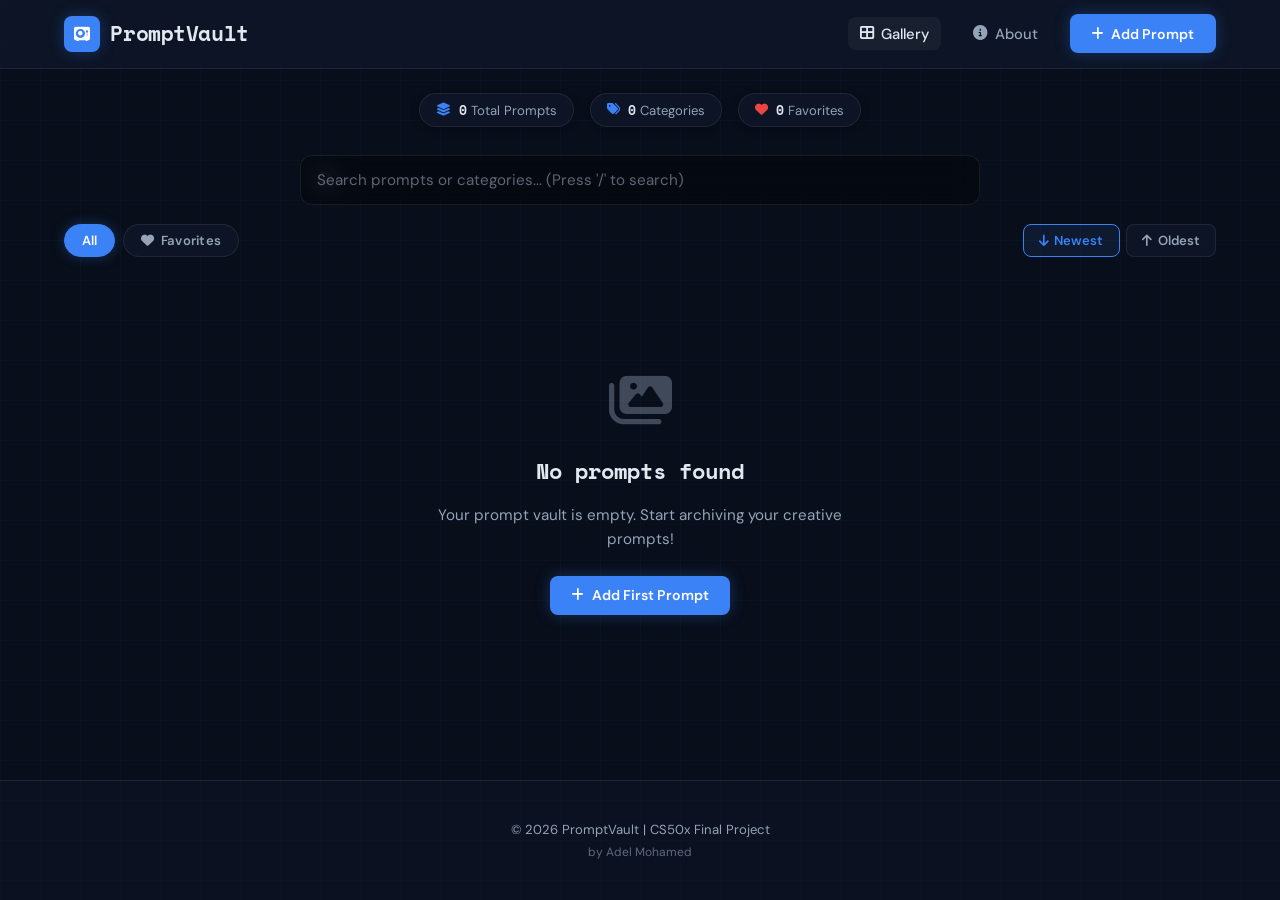
==== index.html @ b28be81c "Remove sample items so vault starts clean" ====
<!DOCTYPE html>
<html lang="en">
<head>
    <meta charset="UTF-8">
    <meta name="viewport" content="width=device-width, initial-scale=1.0">
    <title>PromptVault</title>

    <!-- SEO Meta Tags -->
    <meta name="description" content="PromptVault is a secure digital library for archiving, categorizing, and retrieving AI image prompts and generated artwork.">
    <meta name="keywords" content="AI prompts, Midjourney prompts, Stable Diffusion, DALL-E, prompt vault, AI image generator, prompt engineering, prompt catalog">
    <meta name="author" content="Adel Mohamed">
    <meta name="robots" content="index, follow">
    <meta name="theme-color" content="#080e1a">
    <link rel="canonical" href="https://adel-dev-2001.github.io/PromptVault/">

    <!-- Open Graph / Facebook -->
    <meta property="og:site_name" content="PromptVault">
    <meta property="og:type" content="website">
    <meta property="og:title" content="PromptVault">
    <meta property="og:description" content="A secure, elegant library for organizing AI-generated artwork and prompts.">
    <meta property="og:url" content="https://adel-dev-2001.github.io/PromptVault/">
    <meta property="og:image" content="https://adel-dev-2001.github.io/PromptVault/static/favicon.svg">

    <!-- Twitter Cards -->
    <meta name="twitter:card" content="summary_large_image">
    <meta name="twitter:title" content="PromptVault">
    <meta name="twitter:description" content="A secure, elegant library for organizing AI-generated artwork and prompts.">
    <meta name="twitter:image" content="https://adel-dev-2001.github.io/PromptVault/static/favicon.svg">

    <!-- Schema.org JSON-LD Structured Data -->
    <script type="application/ld+json">
    {
      "@context": "https://schema.org",
      "@type": "WebApplication",
      "name": "PromptVault",
      "url": "https://adel-dev-2001.github.io/PromptVault/",
      "description": "Web application for organizing, filtering, and retrieving AI-generated images and their prompts.",
      "applicationCategory": "DesignApplication",
      "operatingSystem": "All",
      "author": {
        "@type": "Person",
        "name": "Adel Mohamed",
        "url": "https://github.com/Adel-dev-2001"
      },
      "offers": {
        "@type": "Offer",
        "price": "0",
        "priceCurrency": "USD"
      }
    }
    </script>
    <script type="application/ld+json">
    {
      "@context": "https://schema.org",
      "@type": "ImageGallery",
      "name": "PromptVault Curated Collection",
      "description": "Archive of generative AI images paired with their underlying prompt engineering specifications."
    }
    </script>

    <!-- Stylesheets & Fonts -->
    <link rel="stylesheet" href="./static/styles.css">
    <link rel="stylesheet" href="https://cdnjs.cloudflare.com/ajax/libs/font-awesome/6.4.0/css/all.min.css" integrity="sha512-iecdLmaskl7CVkqkXNQ/ZH/XLlvWZOJyj7Yy7tcenmpD1ypASozpmT/E0iPtmFIB46ZmdtAc9eNBvH0H/ZpiBw==" crossorigin="anonymous" referrerpolicy="no-referrer">
    <link rel="preconnect" href="https://fonts.googleapis.com">
    <link rel="preconnect" href="https://fonts.gstatic.com" crossorigin>
    <link href="https://fonts.googleapis.com/css2?family=Space+Mono:wght@400;700&family=DM+Sans:ital,wght@0,300;0,400;0,500;0,700;1,300&display=swap" rel="stylesheet">
    <link rel="icon" type="image/svg+xml" href="./static/favicon.svg">
    <link rel="manifest" href="./static/manifest.json">
</head>
<body>
    <!-- Skip to main content link for accessibility -->
    <a href="#main-content" class="skip-link">Skip to main content</a>

    <header role="banner">
        <a href="#gallery" class="logo" aria-label="PromptVault Home" onclick="navigateTo('gallery'); return false;">
            <span class="logo-icon" aria-hidden="true"><i class="fas fa-vault"></i></span>
            PromptVault
        </a>
        <nav aria-label="Main Navigation">
            <a href="#gallery" id="navGallery" class="nav-link active" onclick="navigateTo('gallery'); return false;">
                <i class="fas fa-th-large" aria-hidden="true"></i> Gallery
            </a>
            <a href="#about" id="navAbout" class="nav-link" onclick="navigateTo('about'); return false;">
                <i class="fas fa-info-circle" aria-hidden="true"></i> About
            </a>
            <a href="#add" class="btn btn-primary" aria-label="Add new prompt" onclick="navigateTo('add'); return false;">
                <i class="fas fa-plus" aria-hidden="true"></i> Add Prompt
            </a>
        </nav>
    </header>

    <!-- Flash Notification Messages -->
    <div id="flashContainer" class="flash-container" role="region" aria-label="System notifications" style="display:none;"></div>

    <main id="main-content" role="main">
        <!-- ==================== VIEW 1: GALLERY ==================== -->
        <div id="viewGallery">
            <!-- Vault Statistics Overview -->
            <section class="metrics-banner" aria-label="Vault Statistics">
                <div class="metric-pill">
                    <i class="fas fa-layer-group" aria-hidden="true"></i>
                    <span><strong id="statTotal">0</strong> Total Prompts</span>
                </div>
                <div class="metric-pill">
                    <i class="fas fa-tags" aria-hidden="true"></i>
                    <span><strong id="statCategories">0</strong> Categories</span>
                </div>
                <div class="metric-pill">
                    <i class="fas fa-heart text-fav" aria-hidden="true"></i>
                    <span><strong id="statFavorites">0</strong> Favorites</span>
                </div>
            </section>

            <!-- Toolbar: Search + Filters + Sorting -->
            <section class="toolbar" aria-label="Gallery Controls">
                <form class="search-form" role="search" aria-label="Search prompt library" onsubmit="event.preventDefault();">
                    <div class="search-box">
                        <i class="fas fa-search search-icon" aria-hidden="true"></i>
                        <input type="text"
                               id="searchInput"
                               placeholder="Search prompts or categories... (Press '/' to search)"
                               autocomplete="off"
                               aria-label="Search prompts and categories">
                        <a href="#clear"
                           id="searchClearBtn"
                           class="search-clear-btn"
                           title="Clear search query"
                           aria-label="Clear search"
                           style="display:none;"
                           onclick="clearSearch(); return false;">
                            <i class="fas fa-times" aria-hidden="true"></i>
                        </a>
                    </div>
                </form>

                <div class="controls-row">
                    <div class="filter-group" id="filterGroup" role="tablist" aria-label="Category Filters"></div>
                    <div class="sort-group" aria-label="Sort Options">
                        <a href="#newest"
                           id="sortNewest"
                           class="sort-btn active"
                           aria-label="Sort by newest first"
                           onclick="setSort('newest'); return false;">
                            <i class="fas fa-arrow-down" aria-hidden="true"></i> Newest
                        </a>
                        <a href="#oldest"
                           id="sortOldest"
                           class="sort-btn"
                           aria-label="Sort by oldest first"
                           onclick="setSort('oldest'); return false;">
                            <i class="fas fa-arrow-up" aria-hidden="true"></i> Oldest
                        </a>
                    </div>
                </div>
            </section>

            <!-- Gallery Grid -->
            <div class="gallery" id="galleryGrid"></div>

            <!-- Empty State -->
            <div class="empty-state" id="emptyState" role="status" style="display:none;">
                <div class="empty-icon"><i class="fas fa-images" aria-hidden="true"></i></div>
                <h2>No prompts found</h2>
                <p id="emptyStateText">Your prompt vault is empty. Start archiving your creative prompts!</p>
                <div class="empty-state-actions">
                    <button type="button" id="resetFiltersBtn" class="btn btn-ghost" style="display:none;" onclick="resetFilters()">
                        <i class="fas fa-times" aria-hidden="true"></i> Reset Filters
                    </button>
                    <a href="#add" class="btn btn-primary" onclick="navigateTo('add'); return false;">
                        <i class="fas fa-plus" aria-hidden="true"></i> Add First Prompt
                    </a>
                </div>
            </div>
        </div>

        <!-- ==================== VIEW 2: ADD PROMPT ==================== -->
        <div id="viewAdd" class="form-page" style="display:none;">
            <div class="form-card">
                <div class="form-header">
                    <div class="form-icon"><i class="fas fa-cloud-upload-alt" aria-hidden="true"></i></div>
                    <h2>Add New Prompt</h2>
                    <p>Upload your AI-generated artwork and preserve the exact prompt engineering parameters.</p>
                </div>

                <form id="addPromptForm" onsubmit="handleAddSubmit(event)">
                    <div class="input-group">
                        <label for="image_file">
                            <i class="fas fa-image" aria-hidden="true"></i> Image File
                        </label>
                        <div class="file-drop-area" id="dropArea">
                            <input type="file"
                                   id="image_file"
                                   accept="image/png,image/jpeg,image/gif,image/webp"
                                   required
                                   aria-label="Upload artwork file">
                            <div class="file-drop-label" id="dropLabel">
                                <i class="fas fa-upload" aria-hidden="true"></i>
                                <span id="fileLabel">Click to browse or drag an image here</span>
                                <small>Supported formats: PNG, JPG, JPEG, GIF, WEBP (Max 10 MB, up to 20 MP)</small>
                            </div>
                            <img id="preview" src="" alt="Selected image preview" style="display:none;">
                        </div>
                    </div>

                    <div class="input-group">
                        <div class="label-with-counter">
                            <label for="prompt_text">
                                <i class="fas fa-align-left" aria-hidden="true"></i> Generation Prompt
                            </label>
                            <span id="addCharCounter" class="char-counter">0 chars</span>
                        </div>
                        <textarea id="prompt_text"
                                  rows="5"
                                  placeholder="Paste the complete prompt, negative prompts, or model parameters..."
                                  required
                                  aria-describedby="addCharCounter"></textarea>
                    </div>

                    <div class="input-group">
                        <label for="category">
                            <i class="fas fa-tag" aria-hidden="true"></i> Category
                        </label>
                        <input type="text"
                               id="category"
                               placeholder="e.g. Portrait, Cyberpunk, Landscape, Concept Art"
                               maxlength="30"
                               required>
                        <div class="suggested-tags">
                            <span class="tags-label">Quick Suggestions:</span>
                            <button type="button" class="tag-pill" onclick="setAddCategory('Portrait')">Portrait</button>
                            <button type="button" class="tag-pill" onclick="setAddCategory('Cyberpunk')">Cyberpunk</button>
                            <button type="button" class="tag-pill" onclick="setAddCategory('Landscape')">Landscape</button>
                            <button type="button" class="tag-pill" onclick="setAddCategory('Concept Art')">Concept Art</button>
                            <button type="button" class="tag-pill" onclick="setAddCategory('Architecture')">Architecture</button>
                            <button type="button" class="tag-pill" onclick="setAddCategory('Sci-Fi')">Sci-Fi</button>
                        </div>
                    </div>

                    <div class="form-actions">
                        <a href="#gallery" class="btn btn-ghost" onclick="navigateTo('gallery'); return false;">
                            <i class="fas fa-arrow-left" aria-hidden="true"></i> Cancel
                        </a>
                        <button type="submit" class="btn btn-primary">
                            <i class="fas fa-vault" aria-hidden="true"></i> Save to Vault
                        </button>
                    </div>
                </form>
            </div>
        </div>

        <!-- ==================== VIEW 3: EDIT PROMPT ==================== -->
        <div id="viewEdit" class="form-page" style="display:none;">
            <div class="form-card">
                <div class="form-header">
                    <div class="form-icon"><i class="fas fa-pen-to-square" aria-hidden="true"></i></div>
                    <h2>Edit Prompt</h2>
                    <p>Update the prompt text or category taxonomy for this entry.</p>
                </div>

                <div class="edit-preview">
                    <img id="editPreviewImg" src="" alt="Preview of current artwork">
                </div>

                <form id="editPromptForm" onsubmit="handleEditSubmit(event)">
                    <input type="hidden" id="editItemId">
                    <div class="input-group">
                        <div class="label-with-counter">
                            <label for="edit_prompt_text">
                                <i class="fas fa-align-left" aria-hidden="true"></i> Prompt Text
                            </label>
                            <span id="editCharCounter" class="char-counter">0 chars</span>
                        </div>
                        <textarea id="edit_prompt_text"
                                  rows="6"
                                  required
                                  aria-describedby="editCharCounter"></textarea>
                    </div>

                    <div class="input-group">
                        <label for="edit_category">
                            <i class="fas fa-tag" aria-hidden="true"></i> Category
                        </label>
                        <input type="text"
                               id="edit_category"
                               maxlength="30"
                               required>
                    </div>

                    <div class="form-actions">
                        <a href="#gallery" class="btn btn-ghost" onclick="navigateTo('gallery'); return false;">
                            <i class="fas fa-arrow-left" aria-hidden="true"></i> Cancel
                        </a>
                        <button type="submit" class="btn btn-primary">
                            <i class="fas fa-check" aria-hidden="true"></i> Save Changes
                        </button>
                    </div>
                </form>
            </div>
        </div>

        <!-- ==================== VIEW 4: ABOUT ==================== -->
        <div id="viewAbout" class="form-page" style="display:none;">
            <div class="form-card about-card">
                <div class="form-header">
                    <div class="form-icon"><i class="fas fa-vault" aria-hidden="true"></i></div>
                    <h2>About PromptVault</h2>
                    <p>AI Prompt Library &amp; Image Asset Manager</p>
                </div>

                <div class="about-body">
                    <section class="about-section">
                        <h3><i class="fas fa-bullseye" aria-hidden="true"></i> Project Overview</h3>
                        <p>
                            <strong>PromptVault</strong> solves a common problem in generative AI workflows:
                            while image generation models produce detailed visual artwork, the exact prompts,
                            negative prompts, and parameters used to create them are easily lost over time.
                        </p>
                        <p>
                            PromptVault provides a clean web library for uploading AI-generated images,
                            saving the exact prompts behind them, and organizing everything by category.
                        </p>
                    </section>

                    <section class="about-section">
                        <h3><i class="fas fa-layer-group" aria-hidden="true"></i> Core Capabilities</h3>
                        <div class="about-features">
                            <div class="feature-item">
                                <i class="fas fa-search" aria-hidden="true"></i>
                                <span>Live search across prompts and categories</span>
                            </div>
                            <div class="feature-item">
                                <i class="fas fa-shield-alt" aria-hidden="true"></i>
                                <span>Strict image validation &amp; CSRF protection</span>
                            </div>
                            <div class="feature-item">
                                <i class="fas fa-copy" aria-hidden="true"></i>
                                <span>One-click clipboard prompt copy</span>
                            </div>
                            <div class="feature-item">
                                <i class="fas fa-sitemap" aria-hidden="true"></i>
                                <span>Schema.org JSON-LD &amp; XML sitemap</span>
                            </div>
                        </div>
                    </section>

                    <section class="about-section">
                        <h3><i class="fas fa-lock" aria-hidden="true"></i> Security Architecture</h3>
                        <ul class="specs-list">
                            <li><strong>CSRF Protection:</strong> All state-changing endpoints in the Flask backend require signed CSRF tokens via Flask-WTF.</li>
                            <li><strong>Deep Image Verification:</strong> Uploaded files are sanitized with Werkzeug and inspected with Pillow to confirm the binary header matches the file extension.</li>
                            <li><strong>Upload &amp; Pixel Limits:</strong> Requests are capped at 10 MB and image dimensions are limited to 20 megapixels to prevent decompression bombs.</li>
                            <li><strong>Path Traversal Protection:</strong> File storage and download routes verify canonical paths to ensure files remain strictly inside the uploads directory.</li>
                            <li><strong>HTTP Security Headers:</strong> Enforces Content-Security-Policy (CSP), X-Content-Type-Options (nosniff), X-Frame-Options (SAMEORIGIN), and strict Referrer-Policy.</li>
                        </ul>
                    </section>

                    <section class="about-section">
                        <h3><i class="fas fa-laptop-code" aria-hidden="true"></i> Technology Stack</h3>
                        <div class="tech-stack">
                            <span class="tech-badge">Python 3.13+</span>
                            <span class="tech-badge">Flask 3.x</span>
                            <span class="tech-badge">SQLite 3</span>
                            <span class="tech-badge">Pillow (PIL)</span>
                            <span class="tech-badge">Flask-WTF</span>
                            <span class="tech-badge">Jinja2</span>
                            <span class="tech-badge">HTML5 / CSS3</span>
                            <span class="tech-badge">Schema.org JSON-LD</span>
                        </div>
                    </section>

                    <section class="about-section academic-note-box">
                        <h3><i class="fas fa-graduation-cap" aria-hidden="true"></i> Academic &amp; Learning Context</h3>
                        <p>
                            This application was developed by <strong>Adel Mohamed</strong> as a CS50x Final Project and part of a self-directed learning journey in software engineering, full-stack web development, and application security.
                        </p>
                        <p class="academic-text">
                            Because this project was built for educational purposes while actively learning and experimenting with these technologies, certain architectural patterns or edge cases may still have room for further refinement. Constructive feedback and academic review are always welcome.
                        </p>
                    </section>
                </div>

                <div class="form-actions" style="margin-top:2rem;">
                    <a href="#gallery" class="btn btn-primary" onclick="navigateTo('gallery'); return false;">
                        <i class="fas fa-arrow-left" aria-hidden="true"></i> Return to Gallery
                    </a>
                </div>
            </div>
        </div>

        <!-- ==================== DETAILS MODAL ==================== -->
        <div id="detailsModal" class="modal-overlay" role="dialog" aria-modal="true" aria-labelledby="modalTitle" onclick="closeDetailsModal(event)">
            <div class="modal-card" onclick="event.stopPropagation()">
                <button type="button" class="modal-close" aria-label="Close modal" onclick="closeModal()">
                    <i class="fas fa-times" aria-hidden="true"></i>
                </button>
                <div class="modal-grid">
                    <div class="modal-image-col">
                        <img id="modalImage" src="" alt="Selected AI artwork">
                    </div>
                    <div class="modal-info-col">
                        <span id="modalCategory" class="category-badge"></span>
                        <h3 id="modalTitle" class="modal-heading">Prompt Specification</h3>
                        <div class="modal-prompt-box">
                            <p id="modalPromptText"></p>
                        </div>
                        <div class="modal-details-meta">
                            <span id="modalDate" class="timestamp"></span>
                            <span id="modalCharCount" class="timestamp"></span>
                        </div>
                        <div class="modal-actions">
                            <button type="button" class="btn btn-primary" id="modalCopyBtn" onclick="copyModalPrompt()">
                                <i class="fas fa-copy" aria-hidden="true"></i> Copy Prompt
                            </button>
                            <a href="#" class="btn btn-ghost" id="modalDownloadBtn" download="promptvault-artwork.svg">
                                <i class="fas fa-download" aria-hidden="true"></i> Download
                            </a>
                        </div>
                    </div>
                </div>
            </div>
        </div>
    </main>

    <!-- Toast Notification -->
    <div id="toastNotification" class="toast-notification" role="status" aria-live="polite"></div>

    <footer role="contentinfo">
        <div class="footer-content">
            <p>&copy; 2026 PromptVault | CS50x Final Project</p>
            <p class="footer-subtitle">by Adel Mohamed</p>
        </div>
    </footer>

    <!-- Client-Side Application Engine -->
    <script>
        const STORAGE_KEY = 'promptvault_vault_items';
        const CATEGORY_REGEX = /^[\w \-]{1,30}$/;

        let state = {
            prompts: [],
            sort: 'newest',
            selectedCat: '',
            showFav: false,
            q: '',
            currentModalText: ''
        };

        let pendingUploadDataUrl = '';

        function loadPrompts() {
            try {
                localStorage.removeItem('promptvault_items_v1');
                const raw = localStorage.getItem(STORAGE_KEY);
                state.prompts = raw ? JSON.parse(raw) : [];
            } catch (e) {
                state.prompts = [];
            }
        }

        function savePrompts() {
            try {
                localStorage.setItem(STORAGE_KEY, JSON.stringify(state.prompts));
            } catch (e) {
                showFlash('Storage limit reached in browser localStorage.', 'error');
            }
        }

        function toTitleCase(str) {
            return str.replace(/\w\S*/g, txt => txt.charAt(0).toUpperCase() + txt.slice(1).toLowerCase());
        }

        function escapeHtml(str) {
            const div = document.createElement('div');
            div.textContent = str;
            return div.innerHTML;
        }

        function showFlash(message, category = 'success') {
            const container = document.getElementById('flashContainer');
            const icon = category === 'success' ? 'check-circle' : 'exclamation-circle';
            container.innerHTML = `
                <div class="flash flash-${category}" role="alert">
                    <i class="fas fa-${icon}" aria-hidden="true"></i>
                    <span>${escapeHtml(message)}</span>
                </div>
            `;
            container.style.display = 'flex';
            setTimeout(() => {
                container.style.display = 'none';
            }, 4000);
        }

        function showToast(message) {
            const toast = document.getElementById('toastNotification');
            if (!toast) return;
            toast.textContent = message;
            toast.classList.add('visible');
            setTimeout(() => {
                toast.classList.remove('visible');
            }, 2500);
        }

        function copyPrompt(text, btn) {
            const finishCopy = () => {
                showToast('Prompt copied to clipboard!');
                if (btn) {
                    const originalHTML = btn.innerHTML;
                    btn.innerHTML = '<i class="fas fa-check" aria-hidden="true"></i>';
                    btn.classList.add('copied');
                    setTimeout(() => {
                        btn.innerHTML = originalHTML;
                        btn.classList.remove('copied');
                    }, 1800);
                }
            };

            if (!navigator.clipboard) {
                const tempArea = document.createElement('textarea');
                tempArea.value = text;
                document.body.appendChild(tempArea);
                tempArea.select();
                document.execCommand('copy');
                document.body.removeChild(tempArea);
                finishCopy();
                return;
            }
            navigator.clipboard.writeText(text).then(finishCopy).catch(() => {
                showToast('Unable to copy prompt.');
            });
        }

        function navigateTo(view, itemId = null) {
            document.getElementById('viewGallery').style.display = view === 'gallery' ? 'block' : 'none';
            document.getElementById('viewAdd').style.display = view === 'add' ? 'flex' : 'none';
            document.getElementById('viewEdit').style.display = view === 'edit' ? 'flex' : 'none';
            document.getElementById('viewAbout').style.display = view === 'about' ? 'flex' : 'none';

            document.getElementById('navGallery').classList.toggle('active', view === 'gallery');
            document.getElementById('navAbout').classList.toggle('active', view === 'about');

            if (view === 'gallery') {
                renderGallery();
            } else if (view === 'add') {
                document.getElementById('addPromptForm').reset();
                document.getElementById('preview').style.display = 'none';
                document.getElementById('fileLabel').textContent = 'Click to browse or drag an image here';
                document.getElementById('addCharCounter').textContent = '0 chars';
                pendingUploadDataUrl = '';
            } else if (view === 'edit' && itemId !== null) {
                const item = state.prompts.find(p => p.id === itemId);
                if (!item) {
                    showFlash('Item not found.', 'error');
                    navigateTo('gallery');
                    return;
                }
                document.getElementById('editItemId').value = item.id;
                document.getElementById('editPreviewImg').src = item.image_path;
                document.getElementById('edit_prompt_text').value = item.prompt_text;
                document.getElementById('edit_category').value = item.category;
                document.getElementById('editCharCounter').textContent = item.prompt_text.length + ' chars';
            }
            window.scrollTo({ top: 0, behavior: 'smooth' });
        }

        function setFilterCategory(cat) {
            state.selectedCat = cat;
            state.showFav = false;
            renderGallery();
        }

        function setFilterFavorites() {
            state.showFav = true;
            state.selectedCat = '';
            renderGallery();
        }

        function setSort(sortOrder) {
            state.sort = sortOrder;
            document.getElementById('sortNewest').classList.toggle('active', sortOrder === 'newest');
            document.getElementById('sortOldest').classList.toggle('active', sortOrder === 'oldest');
            renderGallery();
        }

        function clearSearch() {
            state.q = '';
            document.getElementById('searchInput').value = '';
            document.getElementById('searchClearBtn').style.display = 'none';
            renderGallery();
        }

        function resetFilters() {
            state.q = '';
            state.selectedCat = '';
            state.showFav = false;
            document.getElementById('searchInput').value = '';
            document.getElementById('searchClearBtn').style.display = 'none';
            renderGallery();
        }

        function toggleFavorite(id) {
            const item = state.prompts.find(p => p.id === id);
            if (item) {
                item.is_favorite = item.is_favorite ? 0 : 1;
                savePrompts();
                renderGallery();
            }
        }

        function deletePrompt(id) {
            if (!confirm('Are you sure you want to delete this prompt and its artwork?')) return;
            state.prompts = state.prompts.filter(p => p.id !== id);
            savePrompts();
            renderGallery();
            showFlash('Deleted successfully.', 'success');
        }

        function renderGallery() {
            const categories = [...new Set(state.prompts.map(p => p.category))].sort();
            const favCount = state.prompts.filter(p => p.is_favorite === 1).length;

            document.getElementById('statTotal').textContent = state.prompts.length;
            document.getElementById('statCategories').textContent = categories.length;
            document.getElementById('statFavorites').textContent = favCount;

            // Render Filter Chips
            const filterGroup = document.getElementById('filterGroup');
            let chipsHtml = `
                <a href="#all"
                   class="filter-chip ${!state.selectedCat && !state.showFav ? 'active' : ''}"
                   role="tab"
                   onclick="setFilterCategory(''); return false;">
                    All
                </a>
                <a href="#favorites"
                   class="filter-chip fav-chip ${state.showFav ? 'active' : ''}"
                   role="tab"
                   onclick="setFilterFavorites(); return false;">
                    <i class="fas fa-heart" aria-hidden="true"></i> Favorites
                </a>
            `;
            categories.forEach(cat => {
                const isActive = state.selectedCat === cat && !state.showFav;
                chipsHtml += `
                    <a href="#cat-${encodeURIComponent(cat)}"
                       class="filter-chip ${isActive ? 'active' : ''}"
                       role="tab"
                       onclick="setFilterCategory(${JSON.stringify(cat).replace(/"/g, '&quot;')}); return false;">
                        ${escapeHtml(cat)}
                    </a>
                `;
            });
            filterGroup.innerHTML = chipsHtml;

            // Filter & Sort Prompts
            let filtered = state.prompts.slice();
            if (state.showFav) {
                filtered = filtered.filter(p => p.is_favorite === 1);
            } else if (state.selectedCat) {
                filtered = filtered.filter(p => p.category === state.selectedCat);
            }

            if (state.q) {
                const query = state.q.toLowerCase();
                filtered = filtered.filter(p =>
                    p.prompt_text.toLowerCase().includes(query) ||
                    p.category.toLowerCase().includes(query)
                );
            }

            filtered.sort((a, b) => {
                if (state.sort === 'newest') {
                    return b.timestamp.localeCompare(a.timestamp) || (b.id - a.id);
                }
                return a.timestamp.localeCompare(b.timestamp) || (a.id - b.id);
            });

            const grid = document.getElementById('galleryGrid');
            const emptyState = document.getElementById('emptyState');

            if (filtered.length === 0) {
                grid.style.display = 'none';
                emptyState.style.display = 'flex';
                const emptyText = document.getElementById('emptyStateText');
                if (state.q) {
                    emptyText.innerHTML = `No results matching query "<strong>${escapeHtml(state.q)}</strong>".`;
                } else if (state.selectedCat) {
                    emptyText.innerHTML = `No prompts found in category "<strong>${escapeHtml(state.selectedCat)}</strong>" yet.`;
                } else if (state.showFav) {
                    emptyText.textContent = 'You have not favorited any prompts yet.';
                } else {
                    emptyText.textContent = 'Your prompt vault is empty. Start archiving your creative prompts!';
                }
                document.getElementById('resetFiltersBtn').style.display =
                    (state.q || state.selectedCat || state.showFav) ? 'inline-flex' : 'none';
                return;
            }

            emptyState.style.display = 'none';
            grid.style.display = 'grid';

            grid.innerHTML = filtered.map((p, idx) => {
                const shortAlt = p.prompt_text.length > 80 ? p.prompt_text.substring(0, 80) + '...' : p.prompt_text;
                const dateOnly = p.timestamp.substring(0, 10);
                const ext = p.image_path.startsWith('data:image/svg') ? 'svg' : 'png';
                const downloadName = `${p.category.toLowerCase().replace(/\s+/g, '-')}-${p.id}.${ext}`;

                return `
                <article class="card" style="animation-delay: ${idx * 0.05}s">
                    <div class="image-box">
                        <img src="${p.image_path}"
                             alt="AI Prompt: ${escapeHtml(shortAlt)}"
                             loading="lazy">

                        <div class="card-overlay">
                            <button type="button"
                                    class="overlay-btn"
                                    title="View Details"
                                    aria-label="View prompt details"
                                    onclick="openDetailsModal(${p.id})">
                                <i class="fas fa-expand-alt" aria-hidden="true"></i>
                            </button>

                            <button type="button"
                                    class="overlay-btn"
                                    title="Copy Prompt"
                                    aria-label="Copy prompt text"
                                    onclick="copyPromptById(${p.id}, this)">
                                <i class="fas fa-copy" aria-hidden="true"></i>
                            </button>

                            <a href="${p.image_path}"
                               download="${downloadName}"
                               class="overlay-btn"
                               title="Download Original"
                               aria-label="Download image">
                                <i class="fas fa-download" aria-hidden="true"></i>
                            </a>

                            <a href="#edit-${p.id}"
                               class="overlay-btn"
                               title="Edit Prompt"
                               aria-label="Edit prompt"
                               onclick="navigateTo('edit', ${p.id}); return false;">
                                <i class="fas fa-pen" aria-hidden="true"></i>
                            </a>

                            <button type="button"
                                    class="overlay-btn danger"
                                    title="Delete Prompt"
                                    aria-label="Delete prompt entry"
                                    onclick="deletePrompt(${p.id})">
                                <i class="fas fa-trash" aria-hidden="true"></i>
                            </button>
                        </div>

                        <div class="fav-form">
                            <button type="button"
                                    class="fav-btn ${p.is_favorite ? 'is-fav' : ''}"
                                    title="${p.is_favorite ? 'Remove from favorites' : 'Mark as favorite'}"
                                    aria-label="Toggle favorite"
                                    onclick="toggleFavorite(${p.id})">
                                <i class="fas fa-heart" aria-hidden="true"></i>
                            </button>
                        </div>
                    </div>

                    <div class="card-content">
                        <div class="card-meta-header">
                            <span class="category-badge">${escapeHtml(p.category)}</span>
                            <button type="button"
                                    class="btn-text-copy"
                                    title="Quick Copy"
                                    aria-label="Copy prompt"
                                    onclick="copyPromptById(${p.id}, this)">
                                <i class="fas fa-copy" aria-hidden="true"></i> Copy
                            </button>
                        </div>
                        <p class="prompt-text" title="${escapeHtml(p.prompt_text)}">"${escapeHtml(p.prompt_text)}"</p>
                        <div class="card-footer">
                            <span class="timestamp">
                                <i class="fas fa-clock" aria-hidden="true"></i> ${escapeHtml(dateOnly)}
                            </span>
                            <button type="button"
                                    class="card-view-link"
                                    onclick="openDetailsModal(${p.id})">
                                Details <i class="fas fa-arrow-right" aria-hidden="true"></i>
                            </button>
                        </div>
                    </div>
                </article>
                `;
            }).join('');
        }

        function copyPromptById(id, btn) {
            const item = state.prompts.find(p => p.id === id);
            if (item) {
                copyPrompt(item.prompt_text, btn);
            }
        }

        function openDetailsModal(id) {
            const item = state.prompts.find(p => p.id === id);
            if (!item) return;

            const ext = item.image_path.startsWith('data:image/svg') ? 'svg' : 'png';
            const downloadName = `${item.category.toLowerCase().replace(/\s+/g, '-')}-${item.id}.${ext}`;

            document.getElementById('modalImage').src = item.image_path;
            document.getElementById('modalImage').alt = 'AI Artwork: ' + item.prompt_text.substring(0, 60);
            document.getElementById('modalCategory').textContent = item.category;
            document.getElementById('modalPromptText').textContent = item.prompt_text;
            document.getElementById('modalDate').innerHTML = '<i class="fas fa-calendar-alt"></i> Added on ' + escapeHtml(item.timestamp.substring(0, 10));
            document.getElementById('modalCharCount').innerHTML = '<i class="fas fa-keyboard"></i> ' + item.prompt_text.length + ' chars';
            document.getElementById('modalDownloadBtn').href = item.image_path;
            document.getElementById('modalDownloadBtn').setAttribute('download', downloadName);

            state.currentModalText = item.prompt_text;
            document.getElementById('detailsModal').classList.add('active');
            document.body.style.overflow = 'hidden';
        }

        function closeModal() {
            document.getElementById('detailsModal').classList.remove('active');
            document.body.style.overflow = '';
        }

        function closeDetailsModal(e) {
            if (e.target.id === 'detailsModal') {
                closeModal();
            }
        }

        function copyModalPrompt() {
            const btn = document.getElementById('modalCopyBtn');
            copyPrompt(state.currentModalText, btn);
        }

        function setAddCategory(name) {
            document.getElementById('category').value = name;
        }

        function handleAddSubmit(e) {
            e.preventDefault();
            const prompt = document.getElementById('prompt_text').value.trim();
            const rawCat = document.getElementById('category').value.trim();
            const cat = toTitleCase(rawCat);

            if (!prompt || !cat) {
                showFlash('Please fill in all fields.', 'error');
                return;
            }
            if (!CATEGORY_REGEX.test(cat)) {
                showFlash('Category can only contain letters, numbers, spaces, - and _ (max 30 characters).', 'error');
                return;
            }
            if (!pendingUploadDataUrl) {
                showFlash('Please select a valid image file.', 'error');
                return;
            }

            const now = new Date();
            const timestamp = now.toISOString().replace('T', ' ').substring(0, 19);
            const nextId = state.prompts.reduce((max, p) => Math.max(max, p.id), 0) + 1;

            state.prompts.unshift({
                id: nextId,
                image_path: pendingUploadDataUrl,
                prompt_text: prompt,
                category: cat,
                is_favorite: 0,
                timestamp: timestamp
            });

            savePrompts();
            navigateTo('gallery');
            showFlash('Prompt added successfully!', 'success');
        }

        function handleEditSubmit(e) {
            e.preventDefault();
            const id = parseInt(document.getElementById('editItemId').value, 10);
            const newPrompt = document.getElementById('edit_prompt_text').value.trim();
            const rawCat = document.getElementById('edit_category').value.trim();
            const newCat = toTitleCase(rawCat);

            if (!newPrompt || !newCat) {
                showFlash('Please fill in all fields.', 'error');
                return;
            }
            if (!CATEGORY_REGEX.test(newCat)) {
                showFlash('Category can only contain letters, numbers, spaces, - and _ (max 30 characters).', 'error');
                return;
            }

            const item = state.prompts.find(p => p.id === id);
            if (item) {
                item.prompt_text = newPrompt;
                item.category = newCat;
                savePrompts();
                navigateTo('gallery');
                showFlash('Updated successfully!', 'success');
            }
        }

        // Initialize Event Listeners
        document.addEventListener('DOMContentLoaded', () => {
            loadPrompts();
            renderGallery();

            const searchInput = document.getElementById('searchInput');
            const searchClearBtn = document.getElementById('searchClearBtn');
            searchInput.addEventListener('input', function() {
                state.q = this.value.trim();
                searchClearBtn.style.display = state.q ? 'grid' : 'none';
                renderGallery();
            });

            const addPromptText = document.getElementById('prompt_text');
            const addCharCounter = document.getElementById('addCharCounter');
            addPromptText.addEventListener('input', function() {
                addCharCounter.textContent = this.value.length + ' chars';
            });

            const editPromptText = document.getElementById('edit_prompt_text');
            const editCharCounter = document.getElementById('editCharCounter');
            editPromptText.addEventListener('input', function() {
                editCharCounter.textContent = this.value.length + ' chars';
            });

            // File Upload & Validation
            const fileInput = document.getElementById('image_file');
            const preview = document.getElementById('preview');
            const fileLabel = document.getElementById('fileLabel');
            const dropArea = document.getElementById('dropArea');
            const allowedTypes = ['image/png', 'image/jpeg', 'image/gif', 'image/webp'];

            function processUploadedFile(file) {
                if (!file) return;
                if (!allowedTypes.includes(file.type)) {
                    showFlash('Invalid file type. Please upload an image (png, jpg, jpeg, gif, webp).', 'error');
                    fileInput.value = '';
                    pendingUploadDataUrl = '';
                    preview.style.display = 'none';
                    return;
                }
                if (file.size > 10 * 1024 * 1024) {
                    showFlash('Upload too large. The complete request must not exceed 10 MB.', 'error');
                    fileInput.value = '';
                    pendingUploadDataUrl = '';
                    preview.style.display = 'none';
                    return;
                }

                const reader = new FileReader();
                reader.onload = e => {
                    const dataUrl = e.target.result;
                    const img = new Image();
                    img.onload = () => {
                        if (img.width * img.height > 20000000) {
                            showFlash('Please upload a valid image, with matching extension and at most 20 million pixels.', 'error');
                            fileInput.value = '';
                            pendingUploadDataUrl = '';
                            preview.style.display = 'none';
                            return;
                        }
                        pendingUploadDataUrl = dataUrl;
                        fileLabel.textContent = file.name + ' (' + (file.size / 1024).toFixed(1) + ' KB)';
                        preview.src = dataUrl;
                        preview.style.display = 'block';
                    };
                    img.onerror = () => {
                        showFlash('Please upload a valid image file.', 'error');
                        fileInput.value = '';
                        pendingUploadDataUrl = '';
                        preview.style.display = 'none';
                    };
                    img.src = dataUrl;
                };
                reader.readAsDataURL(file);
            }

            fileInput.addEventListener('change', function() {
                if (this.files && this.files[0]) {
                    processUploadedFile(this.files[0]);
                }
            });

            ['dragenter', 'dragover'].forEach(evt => {
                dropArea.addEventListener(evt, e => {
                    e.preventDefault();
                    e.stopPropagation();
                    dropArea.classList.add('dragover');
                });
            });

            ['dragleave', 'drop'].forEach(evt => {
                dropArea.addEventListener(evt, e => {
                    e.preventDefault();
                    e.stopPropagation();
                    dropArea.classList.remove('dragover');
                });
            });

            dropArea.addEventListener('drop', e => {
                const files = e.dataTransfer.files;
                if (files && files.length) {
                    processUploadedFile(files[0]);
                }
            });
        });

        // Global Hotkeys
        document.addEventListener('keydown', e => {
            if (e.key === '/' && !['INPUT', 'TEXTAREA'].includes(document.activeElement.tagName)) {
                const searchInput = document.getElementById('searchInput');
                if (searchInput && document.getElementById('viewGallery').style.display !== 'none') {
                    e.preventDefault();
                    searchInput.focus();
                    searchInput.select();
                }
            } else if (e.key === 'Escape') {
                closeModal();
            }
        });
    </script>
</body>
</html>
---- static/styles.css ----
/* =========================================
   PromptVault - Main Stylesheet
   Dark Glassmorphism | Space Mono + DM Sans
   ========================================= */

@import url('https://fonts.googleapis.com/css2?family=Space+Mono:wght@400;700&family=DM+Sans:ital,wght@0,300;0,400;0,500;0,700;1,300&display=swap');

/* ---------- CSS Custom Properties ---------- */
:root {
    --bg:           #080e1a;
    --bg-2:         #0f172a;
    --glass:        rgba(15, 23, 42, 0.75);
    --glass-card:   rgba(15, 23, 42, 0.85);
    --glass-border: rgba(255, 255, 255, 0.08);
    --glass-hover:  rgba(255, 255, 255, 0.14);
    --accent:       #3b82f6;
    --accent-glow:  rgba(59, 130, 246, 0.3);
    --accent-dark:  #2563eb;
    --accent-2:     #06b6d4;
    --danger:       #ef4444;
    --danger-glow:  rgba(239, 68, 68, 0.3);
    --success:      #22c55e;
    --success-glow: rgba(34, 197, 94, 0.3);
    --text:         #e2e8f0;
    --text-muted:   #94a3b8;
    --fav:          #ef4444;
    --radius-sm:    0.5rem;
    --radius:       0.85rem;
    --radius-lg:    1.25rem;
    --shadow:       0 8px 32px rgba(0, 0, 0, 0.5);
    --shadow-lg:    0 20px 48px rgba(0, 0, 0, 0.65);
    --transition:   all 0.25s cubic-bezier(0.16, 1, 0.3, 1);
}

/* ---------- Reset & Accessibility ---------- */
*, *::before, *::after {
    box-sizing: border-box;
    margin: 0;
    padding: 0;
}

html {
    scroll-behavior: smooth;
    font-size: 16px;
}

body {
    background: var(--bg);
    color: var(--text);
    font-family: 'DM Sans', -apple-system, BlinkMacSystemFont, 'Segoe UI', Roboto, sans-serif;
    min-height: 100vh;
    display: flex;
    flex-direction: column;
    background-image:
        linear-gradient(rgba(59, 130, 246, 0.035) 1px, transparent 1px),
        linear-gradient(90deg, rgba(59, 130, 246, 0.035) 1px, transparent 1px);
    background-size: 40px 40px;
    -webkit-font-smoothing: antialiased;
    -moz-osx-font-smoothing: grayscale;
}

/* Skip link for screen readers */
.skip-link {
    position: absolute;
    top: -60px;
    left: 1rem;
    background: var(--accent);
    color: white;
    padding: 0.75rem 1.25rem;
    border-radius: var(--radius);
    font-weight: 700;
    z-index: 9999;
    text-decoration: none;
    transition: top 0.2s ease;
}

.skip-link:focus {
    top: 1rem;
}

/* ---------- Header & Navigation ---------- */
header {
    background: var(--glass);
    backdrop-filter: blur(16px);
    -webkit-backdrop-filter: blur(16px);
    border-bottom: 1px solid var(--glass-border);
    padding: 0.9rem 5%;
    display: flex;
    justify-content: space-between;
    align-items: center;
    position: sticky;
    top: 0;
    z-index: 1000;
}

.logo {
    display: flex;
    align-items: center;
    gap: 0.65rem;
    color: var(--text);
    text-decoration: none;
    font-family: 'Space Mono', monospace;
    font-weight: 700;
    font-size: 1.3rem;
    letter-spacing: -0.02em;
    transition: var(--transition);
}

.logo:hover {
    opacity: 0.95;
    transform: translateY(-1px);
}

.logo-icon {
    width: 36px;
    height: 36px;
    background: var(--accent);
    border-radius: 0.5rem;
    display: grid;
    place-items: center;
    font-size: 0.9rem;
    color: white;
    box-shadow: 0 0 16px var(--accent-glow);
}

nav {
    display: flex;
    align-items: center;
    gap: 1.25rem;
}

.nav-link {
    color: var(--text-muted);
    text-decoration: none;
    font-size: 0.92rem;
    font-weight: 500;
    display: inline-flex;
    align-items: center;
    gap: 0.4rem;
    padding: 0.4rem 0.75rem;
    border-radius: var(--radius-sm);
    transition: var(--transition);
}

.nav-link:hover, .nav-link.active {
    color: var(--text);
    background: rgba(255, 255, 255, 0.05);
}

/* ---------- Flash Notification Messages ---------- */
.flash-container {
    padding: 1.25rem 5% 0;
    display: flex;
    flex-direction: column;
    gap: 0.6rem;
}

.flash {
    padding: 0.85rem 1.25rem;
    border-radius: var(--radius);
    font-size: 0.9rem;
    font-weight: 500;
    display: flex;
    align-items: center;
    gap: 0.65rem;
    animation: slideDown 0.3s ease;
}

@keyframes slideDown {
    from { opacity: 0; transform: translateY(-8px); }
    to   { opacity: 1; transform: translateY(0); }
}

.flash-success {
    background: rgba(34, 197, 94, 0.12);
    border: 1px solid rgba(34, 197, 94, 0.35);
    color: #4ade80;
}

.flash-error {
    background: rgba(239, 68, 68, 0.12);
    border: 1px solid rgba(239, 68, 68, 0.35);
    color: #f87171;
}

/* ---------- Metrics Banner ---------- */
.metrics-banner {
    display: flex;
    justify-content: center;
    align-items: center;
    gap: 1rem;
    padding: 1.5rem 5% 0.5rem;
    flex-wrap: wrap;
}

.metric-pill {
    background: var(--glass);
    border: 1px solid var(--glass-border);
    backdrop-filter: blur(10px);
    padding: 0.4rem 1rem;
    border-radius: 999px;
    font-size: 0.82rem;
    color: var(--text-muted);
    display: inline-flex;
    align-items: center;
    gap: 0.5rem;
    box-shadow: 0 2px 10px rgba(0, 0, 0, 0.2);
}

.metric-pill strong {
    color: var(--text);
    font-family: 'Space Mono', monospace;
    font-weight: 700;
}

.metric-pill i {
    color: var(--accent);
}

.metric-pill i.text-fav {
    color: var(--fav);
}

/* ---------- Toolbar (Search + Filters + Sort) ---------- */
.toolbar {
    padding: 1.25rem 5% 1.75rem;
    display: flex;
    flex-direction: column;
    gap: 1.2rem;
}

/* Search Box */
.search-form {
    width: 100%;
}

.search-box {
    position: relative;
    display: flex;
    align-items: center;
    width: 100%;
    max-width: 680px;
    margin: 0 auto;
}

.search-box input {
    width: 100%;
    padding: 0.85rem 3rem 0.85rem 2.85rem;
    background: var(--glass);
    backdrop-filter: blur(12px);
    border: 1px solid var(--glass-border);
    border-radius: 999px;
    color: var(--text);
    font-size: 0.92rem;
    transition: var(--transition);
}

.search-box input:focus {
    outline: none;
    border-color: var(--accent);
    box-shadow: 0 0 0 3px var(--accent-glow), 0 8px 24px rgba(0, 0, 0, 0.4);
    background: rgba(15, 23, 42, 0.95);
}

.search-icon {
    position: absolute;
    left: 1.1rem;
    color: var(--text-muted);
    font-size: 0.95rem;
    pointer-events: none;
}

.search-clear-btn {
    position: absolute;
    right: 1.1rem;
    color: var(--text-muted);
    background: rgba(255, 255, 255, 0.08);
    width: 24px;
    height: 24px;
    border-radius: 50%;
    display: grid;
    place-items: center;
    text-decoration: none;
    font-size: 0.75rem;
    transition: var(--transition);
}

.search-clear-btn:hover {
    color: var(--text);
    background: rgba(255, 255, 255, 0.2);
}

/* Controls Row */
.controls-row {
    display: flex;
    justify-content: space-between;
    align-items: center;
    flex-wrap: wrap;
    gap: 1rem;
}

.filter-group {
    display: flex;
    flex-wrap: wrap;
    gap: 0.5rem;
    align-items: center;
}

.filter-chip {
    padding: 0.45rem 1.05rem;
    border-radius: 999px;
    font-size: 0.82rem;
    font-weight: 600;
    text-decoration: none;
    color: var(--text-muted);
    background: var(--glass);
    border: 1px solid var(--glass-border);
    transition: var(--transition);
    letter-spacing: 0.02em;
    display: inline-flex;
    align-items: center;
    gap: 0.4rem;
}

.filter-chip:hover {
    color: var(--text);
    border-color: rgba(255, 255, 255, 0.2);
    transform: translateY(-1px);
}

.filter-chip.active {
    background: var(--accent);
    color: white;
    border-color: var(--accent);
    box-shadow: 0 0 14px var(--accent-glow);
}

.fav-chip.active {
    background: var(--fav);
    border-color: var(--fav);
    box-shadow: 0 0 14px rgba(239, 68, 68, 0.35);
}

.sort-group {
    display: flex;
    gap: 0.4rem;
    align-items: center;
}

.sort-btn {
    padding: 0.45rem 0.95rem;
    border-radius: var(--radius-sm);
    font-size: 0.82rem;
    font-weight: 600;
    text-decoration: none;
    color: var(--text-muted);
    background: var(--glass);
    border: 1px solid var(--glass-border);
    transition: var(--transition);
    display: inline-flex;
    align-items: center;
    gap: 0.35rem;
}

.sort-btn:hover {
    color: var(--text);
    border-color: rgba(255, 255, 255, 0.2);
}

.sort-btn.active {
    color: var(--accent);
    border-color: var(--accent);
    background: rgba(59, 130, 246, 0.1);
}

/* ---------- Gallery Grid ---------- */
.gallery {
    display: grid;
    grid-template-columns: repeat(auto-fill, minmax(300px, 1fr));
    gap: 1.75rem;
    padding: 0 5% 5rem;
}

/* ---------- Card ---------- */
.card {
    background: var(--glass-card);
    border: 1px solid var(--glass-border);
    border-radius: var(--radius-lg);
    overflow: hidden;
    transition: transform 0.35s ease, border-color 0.35s ease, box-shadow 0.35s ease;
    opacity: 0;
    animation: fadeUp 0.5s ease forwards;
    display: flex;
    flex-direction: column;
}

@keyframes fadeUp {
    from { opacity: 0; transform: translateY(18px); }
    to   { opacity: 1; transform: translateY(0); }
}

.card:hover {
    transform: translateY(-6px);
    border-color: rgba(59, 130, 246, 0.4);
    box-shadow: 0 18px 48px rgba(0, 0, 0, 0.55), 0 0 24px var(--accent-glow);
}

/* Image Box */
.image-box {
    position: relative;
    height: 240px;
    overflow: hidden;
    background: #020617;
}

.image-box img {
    width: 100%;
    height: 100%;
    object-fit: cover;
    transition: transform 0.5s cubic-bezier(0.16, 1, 0.3, 1);
    display: block;
}

.card:hover .image-box img {
    transform: scale(1.05);
}

/* Overlay Actions */
.card-overlay {
    position: absolute;
    inset: 0;
    background: rgba(8, 14, 26, 0.72);
    backdrop-filter: blur(3px);
    display: flex;
    align-items: center;
    justify-content: center;
    gap: 0.7rem;
    opacity: 0;
    transition: opacity 0.25s ease;
}

.card:hover .card-overlay {
    opacity: 1;
}

.overlay-btn {
    width: 42px;
    height: 42px;
    border-radius: 50%;
    background: rgba(255, 255, 255, 0.12);
    border: 1px solid rgba(255, 255, 255, 0.2);
    color: white;
    display: grid;
    place-items: center;
    text-decoration: none;
    font-size: 0.9rem;
    cursor: pointer;
    transition: var(--transition);
}

.overlay-btn:hover {
    background: rgba(255, 255, 255, 0.28);
    transform: scale(1.1);
    box-shadow: 0 4px 12px rgba(0, 0, 0, 0.3);
}

.overlay-btn.danger:hover {
    background: var(--danger);
    border-color: var(--danger);
}

.overlay-btn.copied {
    background: var(--success) !important;
    border-color: var(--success) !important;
}

/* Favorite Button */
.fav-form {
    position: absolute;
    top: 12px;
    right: 12px;
    z-index: 10;
}

.fav-btn {
    width: 36px;
    height: 36px;
    border-radius: 50%;
    background: rgba(0, 0, 0, 0.55);
    backdrop-filter: blur(6px);
    border: 1px solid rgba(255, 255, 255, 0.18);
    color: rgba(255, 255, 255, 0.6);
    display: grid;
    place-items: center;
    cursor: pointer;
    font-size: 0.85rem;
    transition: var(--transition);
}

.fav-btn:hover {
    color: var(--fav);
    border-color: var(--fav);
    transform: scale(1.08);
}

.fav-btn.is-fav {
    color: var(--fav);
    border-color: var(--fav);
    background: rgba(239, 68, 68, 0.25);
    box-shadow: 0 0 12px rgba(239, 68, 68, 0.35);
}

/* Card Content */
.card-content {
    padding: 1.25rem;
    display: flex;
    flex-direction: column;
    gap: 0.65rem;
    flex-grow: 1;
}

.card-meta-header {
    display: flex;
    justify-content: space-between;
    align-items: center;
}

.category-badge {
    display: inline-block;
    padding: 0.22rem 0.75rem;
    border-radius: 999px;
    font-size: 0.72rem;
    font-weight: 700;
    letter-spacing: 0.08em;
    text-transform: uppercase;
    background: var(--accent-glow);
    color: var(--accent);
    border: 1px solid rgba(59, 130, 246, 0.3);
}

.btn-text-copy {
    background: transparent;
    border: none;
    color: var(--text-muted);
    font-size: 0.78rem;
    cursor: pointer;
    display: inline-flex;
    align-items: center;
    gap: 0.3rem;
    transition: var(--transition);
}

.btn-text-copy:hover {
    color: var(--accent);
}

.prompt-text {
    font-size: 0.88rem;
    line-height: 1.65;
    color: var(--text);
    display: -webkit-box;
    -webkit-line-clamp: 3;
    -webkit-box-orient: vertical;
    overflow: hidden;
    font-style: italic;
    flex-grow: 1;
}

.card-footer {
    display: flex;
    justify-content: space-between;
    align-items: center;
    margin-top: 0.4rem;
    padding-top: 0.6rem;
    border-top: 1px solid rgba(255, 255, 255, 0.05);
}

.timestamp {
    font-size: 0.75rem;
    color: var(--text-muted);
    display: inline-flex;
    align-items: center;
    gap: 0.35rem;
}

.card-view-link {
    background: transparent;
    border: none;
    color: var(--accent);
    font-size: 0.78rem;
    font-weight: 600;
    cursor: pointer;
    display: inline-flex;
    align-items: center;
    gap: 0.25rem;
    transition: var(--transition);
}

.card-view-link:hover {
    color: var(--text);
    transform: translateX(2px);
}

/* ---------- Details Modal ---------- */
.modal-overlay {
    position: fixed;
    inset: 0;
    background: rgba(3, 7, 18, 0.85);
    backdrop-filter: blur(10px);
    z-index: 2000;
    display: flex;
    align-items: center;
    justify-content: center;
    padding: 1.5rem;
    opacity: 0;
    visibility: hidden;
    transition: opacity 0.25s ease, visibility 0.25s ease;
}

.modal-overlay.active {
    opacity: 1;
    visibility: visible;
}

.modal-card {
    background: var(--glass-card);
    border: 1px solid var(--glass-border);
    border-radius: var(--radius-lg);
    box-shadow: var(--shadow-lg);
    max-width: 880px;
    width: 100%;
    max-height: 90vh;
    overflow-y: auto;
    position: relative;
    animation: zoomUp 0.3s cubic-bezier(0.16, 1, 0.3, 1);
}

@keyframes zoomUp {
    from { opacity: 0; transform: scale(0.94); }
    to   { opacity: 1; transform: scale(1); }
}

.modal-close {
    position: absolute;
    top: 1rem;
    right: 1rem;
    width: 36px;
    height: 36px;
    border-radius: 50%;
    background: rgba(255, 255, 255, 0.1);
    border: 1px solid var(--glass-border);
    color: var(--text);
    cursor: pointer;
    display: grid;
    place-items: center;
    font-size: 1rem;
    transition: var(--transition);
    z-index: 10;
}

.modal-close:hover {
    background: var(--danger);
    color: white;
}

.modal-grid {
    display: grid;
    grid-template-columns: 1fr 1fr;
    gap: 1.5rem;
}

.modal-image-col {
    background: #020617;
    display: flex;
    align-items: center;
    justify-content: center;
    overflow: hidden;
}

.modal-image-col img {
    width: 100%;
    height: 100%;
    max-height: 480px;
    object-fit: contain;
}

.modal-info-col {
    padding: 2.25rem 2rem 2rem 0;
    display: flex;
    flex-direction: column;
    gap: 1rem;
}

.modal-heading {
    font-family: 'Space Mono', monospace;
    font-size: 1.25rem;
    color: var(--text);
}

.modal-prompt-box {
    background: rgba(0, 0, 0, 0.35);
    border: 1px solid var(--glass-border);
    border-radius: var(--radius);
    padding: 1.1rem;
    font-size: 0.92rem;
    line-height: 1.7;
    color: var(--text);
    max-height: 220px;
    overflow-y: auto;
    font-style: italic;
}

.modal-details-meta {
    display: flex;
    gap: 1.25rem;
    font-size: 0.8rem;
    color: var(--text-muted);
}

.modal-actions {
    display: flex;
    gap: 0.75rem;
    margin-top: auto;
    padding-top: 1rem;
}

/* ---------- Toast Notification ---------- */
.toast-notification {
    position: fixed;
    bottom: 2rem;
    right: 2rem;
    background: var(--accent);
    color: white;
    padding: 0.8rem 1.4rem;
    border-radius: var(--radius);
    box-shadow: 0 10px 30px rgba(0, 0, 0, 0.4), 0 0 20px var(--accent-glow);
    font-weight: 600;
    font-size: 0.9rem;
    z-index: 3000;
    transform: translateY(100px);
    opacity: 0;
    transition: transform 0.3s cubic-bezier(0.16, 1, 0.3, 1), opacity 0.3s ease;
    pointer-events: none;
}

.toast-notification.visible {
    transform: translateY(0);
    opacity: 1;
}

/* ---------- Empty State ---------- */
.empty-state {
    display: flex;
    flex-direction: column;
    align-items: center;
    justify-content: center;
    gap: 1rem;
    padding: 5rem 1.5rem;
    text-align: center;
    animation: fadeUp 0.5s ease forwards;
}

.empty-icon {
    font-size: 3.5rem;
    color: var(--text-muted);
    opacity: 0.4;
}

.empty-state h2 {
    font-family: 'Space Mono', monospace;
    font-size: 1.4rem;
    color: var(--text);
}

.empty-state p {
    color: var(--text-muted);
    font-size: 0.95rem;
    max-width: 420px;
    line-height: 1.6;
}

.empty-state-actions {
    display: flex;
    gap: 0.75rem;
    margin-top: 0.5rem;
}

/* ---------- Buttons ---------- */
.btn {
    display: inline-flex;
    align-items: center;
    gap: 0.45rem;
    padding: 0.65rem 1.35rem;
    border-radius: var(--radius-sm);
    font-size: 0.88rem;
    font-weight: 600;
    text-decoration: none;
    border: none;
    cursor: pointer;
    transition: var(--transition);
    font-family: 'DM Sans', sans-serif;
}

.btn-primary {
    background: var(--accent);
    color: white;
    box-shadow: 0 0 16px var(--accent-glow);
}

.btn-primary:hover {
    background: var(--accent-dark);
    box-shadow: 0 0 24px rgba(59, 130, 246, 0.5);
    transform: translateY(-1px);
}

.btn-ghost {
    background: var(--glass);
    color: var(--text-muted);
    border: 1px solid var(--glass-border);
}

.btn-ghost:hover {
    color: var(--text);
    border-color: rgba(255, 255, 255, 0.25);
    background: rgba(255, 255, 255, 0.05);
}

.btn-danger {
    background: var(--danger);
    color: white;
}

.btn-danger:hover {
    background: #dc2626;
    box-shadow: 0 0 20px var(--danger-glow);
}

/* ---------- Form Pages ---------- */
.form-page {
    display: flex;
    justify-content: center;
    padding: 2.5rem 1.5rem 5rem;
}

.form-card {
    width: 100%;
    max-width: 620px;
    background: var(--glass-card);
    border: 1px solid var(--glass-border);
    border-radius: var(--radius-lg);
    padding: 2.5rem;
    animation: fadeUp 0.4s ease forwards;
    box-shadow: var(--shadow);
}

.form-header {
    text-align: center;
    margin-bottom: 2rem;
}

.form-icon {
    width: 56px;
    height: 56px;
    border-radius: 1rem;
    background: var(--accent);
    display: grid;
    place-items: center;
    font-size: 1.4rem;
    color: white;
    margin: 0 auto 1rem;
    box-shadow: 0 0 24px var(--accent-glow);
}

.form-header h2 {
    font-family: 'Space Mono', monospace;
    font-size: 1.5rem;
    margin-bottom: 0.4rem;
}

.form-header p {
    color: var(--text-muted);
    font-size: 0.92rem;
}

.input-group {
    margin-bottom: 1.5rem;
}

.label-with-counter {
    display: flex;
    justify-content: space-between;
    align-items: center;
    margin-bottom: 0.5rem;
}

.input-group label {
    display: flex;
    align-items: center;
    gap: 0.4rem;
    font-size: 0.85rem;
    font-weight: 600;
    color: var(--text-muted);
    text-transform: uppercase;
    letter-spacing: 0.06em;
}

.char-counter {
    font-size: 0.78rem;
    color: var(--text-muted);
    font-family: 'Space Mono', monospace;
}

input[type="text"],
input[type="file"],
textarea {
    width: 100%;
    padding: 0.85rem 1rem;
    background: rgba(0, 0, 0, 0.35);
    border: 1px solid var(--glass-border);
    border-radius: 0.75rem;
    color: var(--text);
    font-family: 'DM Sans', sans-serif;
    font-size: 0.95rem;
    transition: var(--transition);
    resize: vertical;
}

input[type="text"]:focus,
textarea:focus {
    outline: none;
    border-color: var(--accent);
    box-shadow: 0 0 0 3px var(--accent-glow);
}

input::placeholder, textarea::placeholder {
    color: rgba(148, 163, 184, 0.6);
}

/* File Drop Area */
.file-drop-area {
    position: relative;
    border: 2px dashed var(--glass-border);
    border-radius: 0.75rem;
    padding: 1.75rem 1.25rem;
    text-align: center;
    cursor: pointer;
    transition: var(--transition);
    background: rgba(0, 0, 0, 0.25);
}

.file-drop-area:hover, .file-drop-area.dragover {
    border-color: var(--accent);
    background: rgba(59, 130, 246, 0.08);
}

.file-drop-area input[type="file"] {
    position: absolute;
    inset: 0;
    opacity: 0;
    cursor: pointer;
    width: 100%;
    height: 100%;
    padding: 0;
    border: none;
}

.file-drop-label {
    display: flex;
    flex-direction: column;
    align-items: center;
    gap: 0.4rem;
    color: var(--text-muted);
    font-size: 0.9rem;
    pointer-events: none;
}

.file-drop-label i {
    font-size: 2rem;
    margin-bottom: 0.3rem;
    color: var(--accent);
}

.file-drop-label small {
    font-size: 0.75rem;
    opacity: 0.75;
}

#preview {
    width: 100%;
    max-height: 220px;
    object-fit: cover;
    border-radius: 0.5rem;
    margin-top: 1rem;
    border: 1px solid var(--glass-border);
}

/* Tag Suggestions */
.suggested-tags {
    display: flex;
    flex-wrap: wrap;
    gap: 0.4rem;
    align-items: center;
    margin-top: 0.6rem;
}

.tags-label {
    font-size: 0.75rem;
    color: var(--text-muted);
    margin-right: 0.2rem;
}

.tag-pill {
    background: rgba(255, 255, 255, 0.06);
    border: 1px solid var(--glass-border);
    color: var(--text-muted);
    border-radius: 999px;
    padding: 0.2rem 0.6rem;
    font-size: 0.75rem;
    cursor: pointer;
    transition: var(--transition);
}

.tag-pill:hover {
    background: var(--accent-glow);
    color: var(--text);
    border-color: var(--accent);
}

/* Form Actions */
.form-actions {
    display: flex;
    justify-content: flex-end;
    gap: 0.75rem;
    margin-top: 1rem;
}

/* Edit Preview */
.edit-preview {
    border-radius: 0.75rem;
    overflow: hidden;
    margin-bottom: 2rem;
    max-height: 240px;
    border: 1px solid var(--glass-border);
    background: #020617;
}

.edit-preview img {
    width: 100%;
    height: 240px;
    object-fit: contain;
    display: block;
}

/* ---------- About Page & Specifications ---------- */
.about-card {
    max-width: 760px;
}

.about-body {
    display: flex;
    flex-direction: column;
    gap: 1.75rem;
    color: var(--text-muted);
    line-height: 1.75;
}

.about-section h3 {
    font-family: 'Space Mono', monospace;
    font-size: 1.05rem;
    color: var(--text);
    margin-bottom: 0.75rem;
    display: flex;
    align-items: center;
    gap: 0.5rem;
}

.about-section h3 i {
    color: var(--accent);
}

.about-section p {
    margin-bottom: 0.75rem;
}

.about-section strong {
    color: var(--text);
}

.about-features {
    display: grid;
    grid-template-columns: 1fr 1fr;
    gap: 0.75rem;
}

.feature-item {
    display: flex;
    align-items: center;
    gap: 0.65rem;
    background: rgba(59, 130, 246, 0.06);
    border: 1px solid rgba(59, 130, 246, 0.16);
    border-radius: 0.6rem;
    padding: 0.75rem 1rem;
    font-size: 0.88rem;
    color: var(--text);
}

.feature-item i {
    color: var(--accent);
    font-size: 1rem;
}

.specs-list {
    list-style: none;
    display: flex;
    flex-direction: column;
    gap: 0.55rem;
    padding-left: 0.25rem;
}

.specs-list li {
    font-size: 0.88rem;
    line-height: 1.6;
    position: relative;
    padding-left: 1.25rem;
}

.specs-list li::before {
    content: "-";
    position: absolute;
    left: 0;
    color: var(--accent);
    font-weight: bold;
}

.tech-stack {
    display: flex;
    flex-wrap: wrap;
    gap: 0.5rem;
}

.tech-badge {
    padding: 0.35rem 0.85rem;
    border-radius: 999px;
    font-size: 0.78rem;
    font-weight: 600;
    background: var(--glass);
    border: 1px solid var(--glass-border);
    color: var(--text-muted);
    font-family: 'Space Mono', monospace;
}

.academic-note-box {
    background: rgba(15, 23, 42, 0.6);
    border: 1px solid rgba(59, 130, 246, 0.25);
    border-radius: var(--radius);
    padding: 1.25rem;
    margin-top: 0.5rem;
}

.academic-text {
    font-style: italic;
    font-size: 0.88rem;
    border-left: 3px solid var(--accent);
    padding-left: 0.85rem;
    margin-top: 0.5rem;
}

/* ---------- Error Pages ---------- */
.error-card {
    text-align: center;
    max-width: 520px;
}

.error-icon {
    background: rgba(239, 68, 68, 0.15);
    color: var(--danger);
    box-shadow: 0 0 24px rgba(239, 68, 68, 0.3);
}

.error-actions {
    display: flex;
    justify-content: center;
    margin-top: 1.5rem;
}

/* ---------- Footer ---------- */
footer {
    text-align: center;
    padding: 2.5rem 5%;
    color: var(--text-muted);
    font-size: 0.82rem;
    border-top: 1px solid var(--glass-border);
    margin-top: auto;
    background: rgba(15, 23, 42, 0.4);
}

.footer-subtitle {
    margin-top: 0.35rem;
    font-size: 0.75rem;
    opacity: 0.6;
}

/* ---------- Responsive Layout ---------- */
@media (max-width: 768px) {
    header { padding: 0.85rem 4%; }
    .logo { font-size: 1.15rem; }
    nav { gap: 0.75rem; }
    .nav-link { display: none; }
    .toolbar { padding: 1rem 4%; }
    .gallery { padding: 0 4% 3rem; gap: 1.2rem; }
    .form-card { padding: 1.75rem 1.25rem; }
    .about-features { grid-template-columns: 1fr; }
    .form-actions { flex-direction: column; }
    .form-actions .btn { width: 100%; justify-content: center; }
    .modal-grid { grid-template-columns: 1fr; }
    .modal-info-col { padding: 1.5rem; }
    .modal-image-col { max-height: 300px; }
}
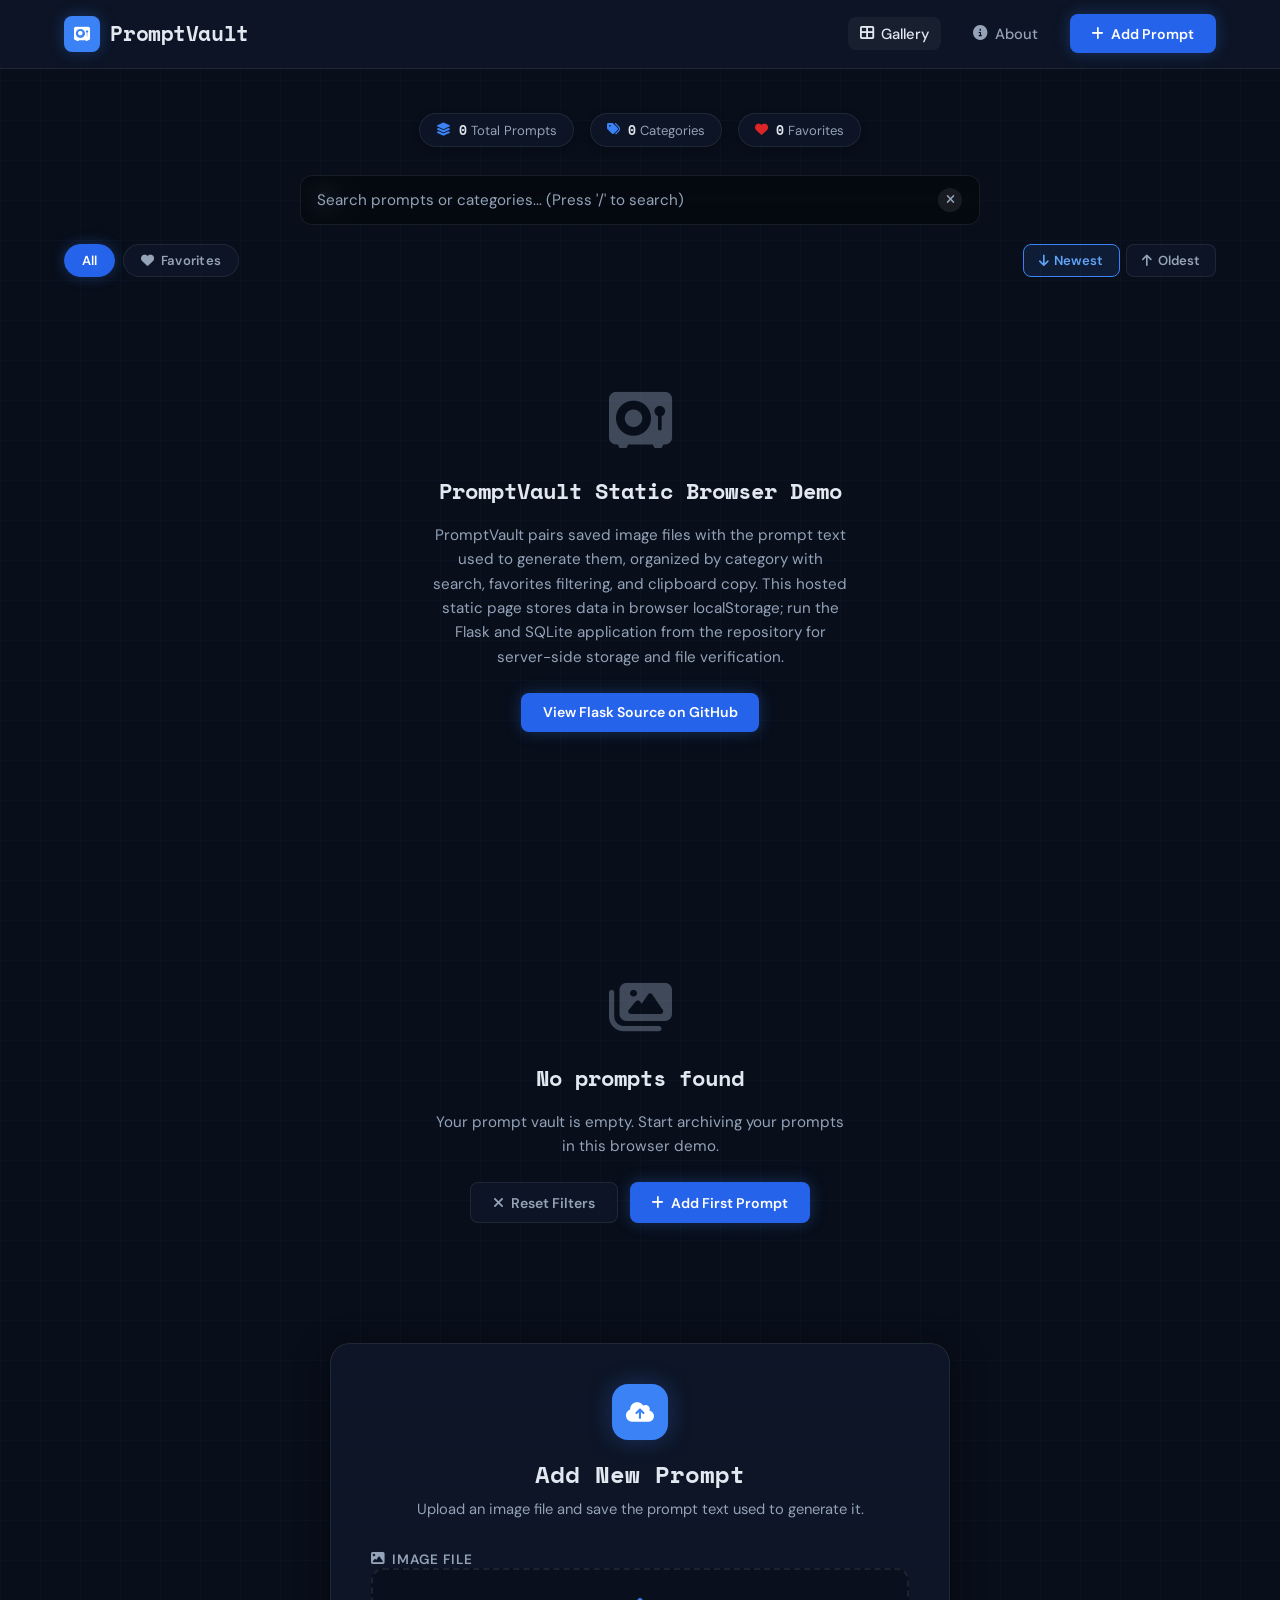
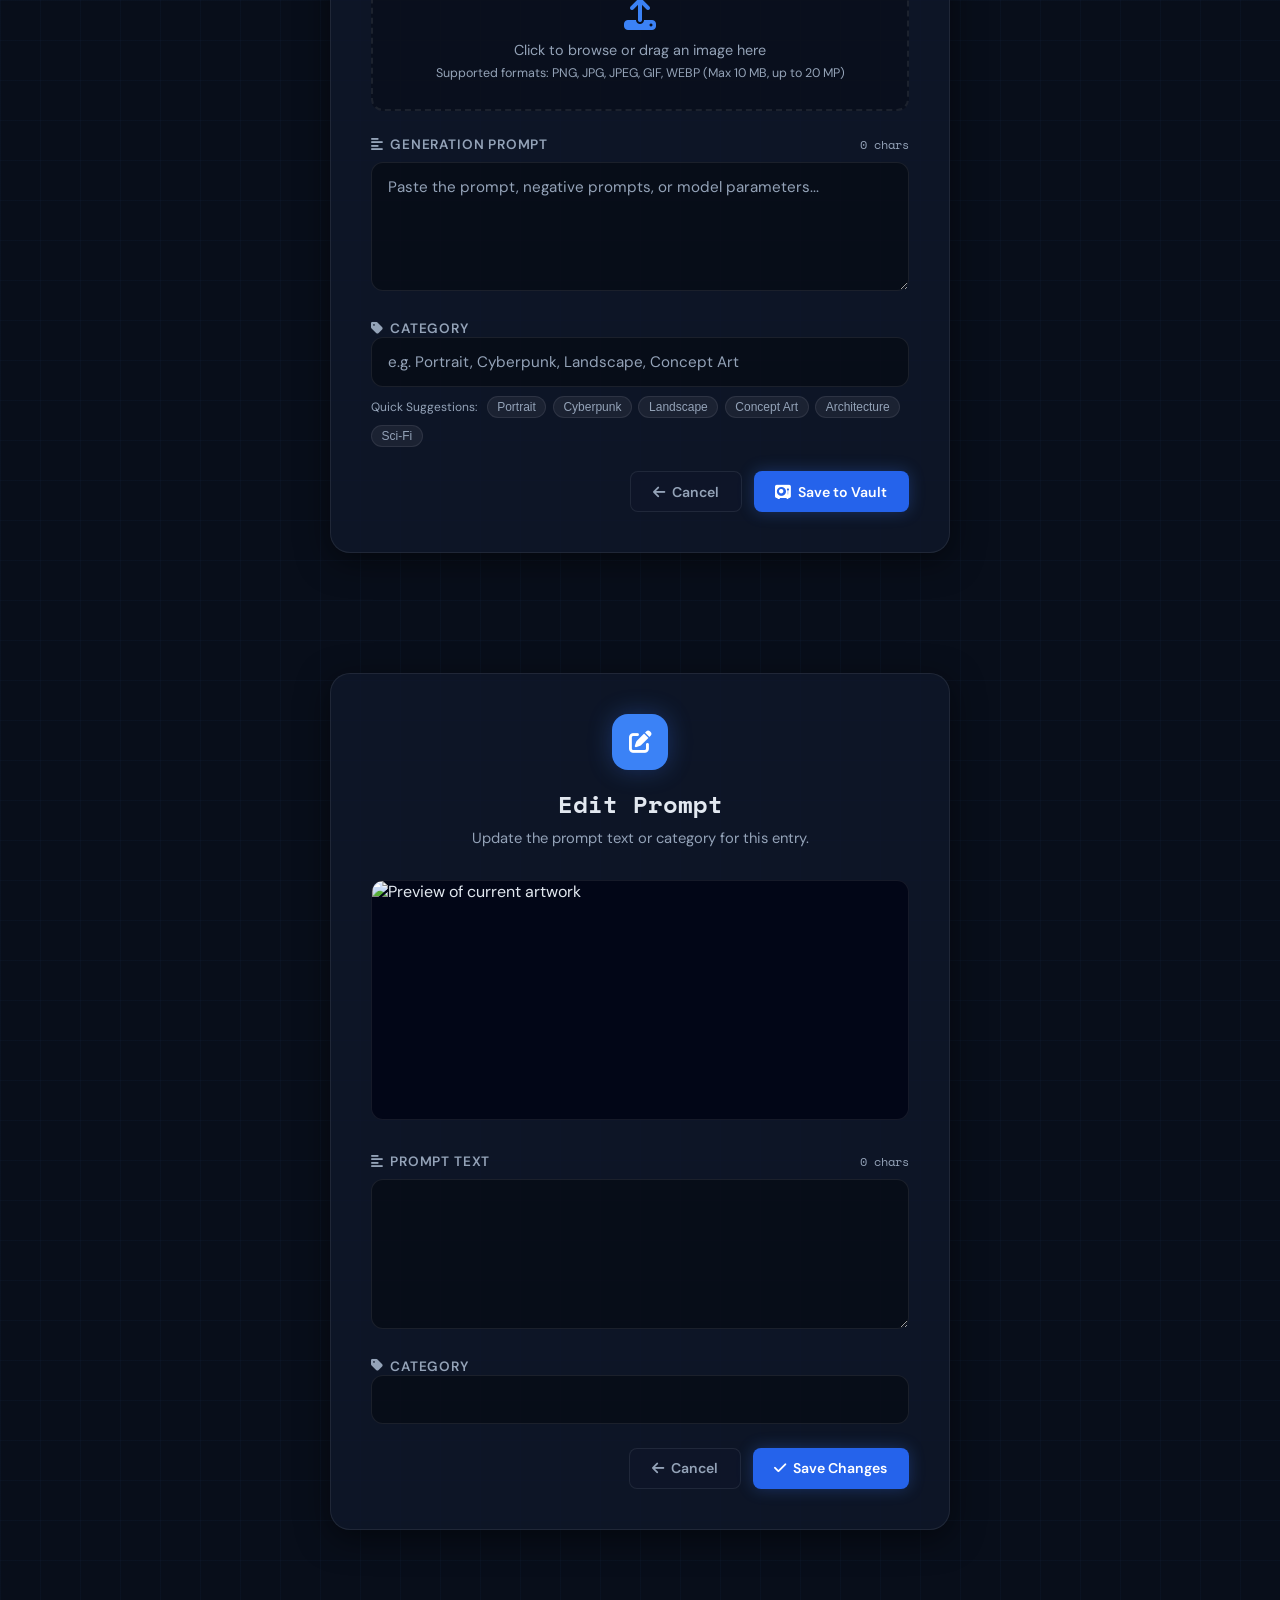
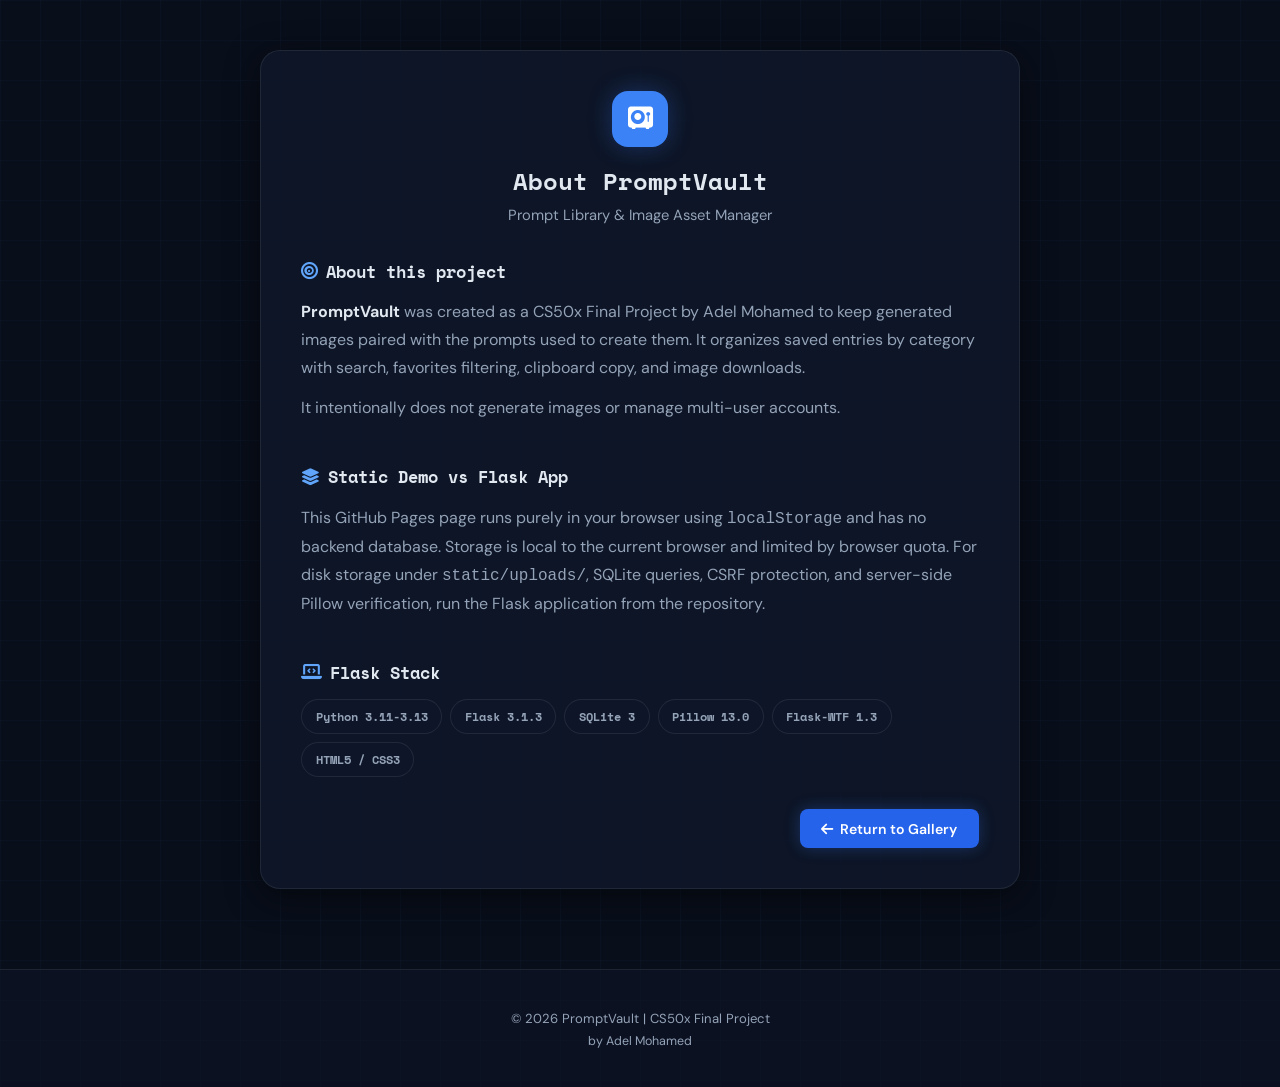
==== commit cf990fee: "fix: harden static GitHub Pages demo escaping, fallback content, and 404 page Escape single/double q" ====
--- a/index.html
+++ b/index.html
@@ -3,38 +3,37 @@
 <head>
     <meta charset="UTF-8">
     <meta name="viewport" content="width=device-width, initial-scale=1.0">
-    <title>PromptVault</title>
-
-    <!-- SEO Meta Tags -->
-    <meta name="description" content="PromptVault is a secure digital library for archiving, categorizing, and retrieving AI image prompts and generated artwork.">
-    <meta name="keywords" content="AI prompts, Midjourney prompts, Stable Diffusion, DALL-E, prompt vault, AI image generator, prompt engineering, prompt catalog">
+    <title>Gallery Demo | PromptVault</title>
+
+    <meta name="description" content="Browser demo of PromptVault using localStorage for storing prompt text alongside uploaded image files.">
     <meta name="author" content="Adel Mohamed">
     <meta name="robots" content="index, follow">
     <meta name="theme-color" content="#080e1a">
     <link rel="canonical" href="https://adel-dev-2001.github.io/PromptVault/">
 
-    <!-- Open Graph / Facebook -->
     <meta property="og:site_name" content="PromptVault">
     <meta property="og:type" content="website">
-    <meta property="og:title" content="PromptVault">
-    <meta property="og:description" content="A secure, elegant library for organizing AI-generated artwork and prompts.">
+    <meta property="og:title" content="Gallery Demo | PromptVault">
+    <meta property="og:description" content="Browser demo of PromptVault using localStorage for storing prompt text alongside uploaded image files.">
     <meta property="og:url" content="https://adel-dev-2001.github.io/PromptVault/">
-    <meta property="og:image" content="https://adel-dev-2001.github.io/PromptVault/static/favicon.svg">
-
-    <!-- Twitter Cards -->
+    <meta property="og:image" content="https://adel-dev-2001.github.io/PromptVault/static/og-card.png">
+    <meta property="og:image:width" content="1200">
+    <meta property="og:image:height" content="630">
+    <meta property="og:image:alt" content="PromptVault prompt library and image asset archive preview">
+
     <meta name="twitter:card" content="summary_large_image">
-    <meta name="twitter:title" content="PromptVault">
-    <meta name="twitter:description" content="A secure, elegant library for organizing AI-generated artwork and prompts.">
-    <meta name="twitter:image" content="https://adel-dev-2001.github.io/PromptVault/static/favicon.svg">
-
-    <!-- Schema.org JSON-LD Structured Data -->
+    <meta name="twitter:title" content="Gallery Demo | PromptVault">
+    <meta name="twitter:description" content="Browser demo of PromptVault using localStorage for storing prompt text alongside uploaded image files.">
+    <meta name="twitter:image" content="https://adel-dev-2001.github.io/PromptVault/static/og-card.png">
+    <meta name="twitter:image:alt" content="PromptVault prompt library and image asset archive preview">
+
     <script type="application/ld+json">
     {
       "@context": "https://schema.org",
       "@type": "WebApplication",
       "name": "PromptVault",
       "url": "https://adel-dev-2001.github.io/PromptVault/",
-      "description": "Web application for organizing, filtering, and retrieving AI-generated images and their prompts.",
+      "description": "Web application for organizing, filtering, and retrieving generated images and their prompts.",
       "applicationCategory": "DesignApplication",
       "operatingSystem": "All",
       "author": {
@@ -49,53 +48,49 @@
       }
     }
     </script>
-    <script type="application/ld+json">
-    {
-      "@context": "https://schema.org",
-      "@type": "ImageGallery",
-      "name": "PromptVault Curated Collection",
-      "description": "Archive of generative AI images paired with their underlying prompt engineering specifications."
-    }
-    </script>
-
-    <!-- Stylesheets & Fonts -->
+
     <link rel="stylesheet" href="./static/styles.css">
-    <link rel="stylesheet" href="https://cdnjs.cloudflare.com/ajax/libs/font-awesome/6.4.0/css/all.min.css" integrity="sha512-iecdLmaskl7CVkqkXNQ/ZH/XLlvWZOJyj7Yy7tcenmpD1ypASozpmT/E0iPtmFIB46ZmdtAc9eNBvH0H/ZpiBw==" crossorigin="anonymous" referrerpolicy="no-referrer">
+    <link rel="preload" as="style" href="https://cdnjs.cloudflare.com/ajax/libs/font-awesome/6.4.0/css/all.min.css" integrity="sha512-iecdLmaskl7CVkqkXNQ/ZH/XLlvWZOJyj7Yy7tcenmpD1ypASozpmT/E0iPtmFIB46ZmdtAc9eNBvH0H/ZpiBw==" crossorigin="anonymous" referrerpolicy="no-referrer">
+    <link rel="stylesheet" href="https://cdnjs.cloudflare.com/ajax/libs/font-awesome/6.4.0/css/all.min.css" integrity="sha512-iecdLmaskl7CVkqkXNQ/ZH/XLlvWZOJyj7Yy7tcenmpD1ypASozpmT/E0iPtmFIB46ZmdtAc9eNBvH0H/ZpiBw==" crossorigin="anonymous" referrerpolicy="no-referrer" media="print" data-async-css="all">
     <link rel="preconnect" href="https://fonts.googleapis.com">
     <link rel="preconnect" href="https://fonts.gstatic.com" crossorigin>
-    <link href="https://fonts.googleapis.com/css2?family=Space+Mono:wght@400;700&family=DM+Sans:ital,wght@0,300;0,400;0,500;0,700;1,300&display=swap" rel="stylesheet">
+    <link rel="preload" as="style" href="https://fonts.googleapis.com/css2?family=Space+Mono:wght@400;700&family=DM+Sans:ital,wght@0,300;0,400;0,500;0,700;1,300&display=swap">
+    <link rel="stylesheet" href="https://fonts.googleapis.com/css2?family=Space+Mono:wght@400;700&family=DM+Sans:ital,wght@0,300;0,400;0,500;0,700;1,300&display=swap" media="print" data-async-css="all">
+    <noscript>
+        <link rel="stylesheet" href="https://cdnjs.cloudflare.com/ajax/libs/font-awesome/6.4.0/css/all.min.css" integrity="sha512-iecdLmaskl7CVkqkXNQ/ZH/XLlvWZOJyj7Yy7tcenmpD1ypASozpmT/E0iPtmFIB46ZmdtAc9eNBvH0H/ZpiBw==" crossorigin="anonymous" referrerpolicy="no-referrer">
+        <link rel="stylesheet" href="https://fonts.googleapis.com/css2?family=Space+Mono:wght@400;700&family=DM+Sans:ital,wght@0,300;0,400;0,500;0,700;1,300&display=swap">
+    </noscript>
     <link rel="icon" type="image/svg+xml" href="./static/favicon.svg">
+    <link rel="apple-touch-icon" sizes="180x180" href="./static/apple-touch-icon.png">
     <link rel="manifest" href="./static/manifest.json">
 </head>
 <body>
-    <!-- Skip to main content link for accessibility -->
     <a href="#main-content" class="skip-link">Skip to main content</a>
 
     <header role="banner">
-        <a href="#gallery" class="logo" aria-label="PromptVault Home" onclick="navigateTo('gallery'); return false;">
+        <a href="#gallery" class="logo" aria-label="PromptVault Home" data-nav="gallery">
             <span class="logo-icon" aria-hidden="true"><i class="fas fa-vault"></i></span>
             PromptVault
         </a>
         <nav aria-label="Main Navigation">
-            <a href="#gallery" id="navGallery" class="nav-link active" onclick="navigateTo('gallery'); return false;">
+            <a href="#gallery" id="navGallery" class="nav-link active" aria-current="page" data-nav="gallery">
                 <i class="fas fa-th-large" aria-hidden="true"></i> Gallery
             </a>
-            <a href="#about" id="navAbout" class="nav-link" onclick="navigateTo('about'); return false;">
+            <a href="#about" id="navAbout" class="nav-link" data-nav="about">
                 <i class="fas fa-info-circle" aria-hidden="true"></i> About
             </a>
-            <a href="#add" class="btn btn-primary" aria-label="Add new prompt" onclick="navigateTo('add'); return false;">
+            <a href="#add" class="btn btn-primary" aria-label="Add new prompt" data-nav="add">
                 <i class="fas fa-plus" aria-hidden="true"></i> Add Prompt
             </a>
         </nav>
     </header>
 
-    <!-- Flash Notification Messages -->
-    <div id="flashContainer" class="flash-container" role="region" aria-label="System notifications" style="display:none;"></div>
+    <div id="flashContainer" class="flash-container" role="region" aria-label="Notifications" hidden></div>
 
     <main id="main-content" role="main">
-        <!-- ==================== VIEW 1: GALLERY ==================== -->
         <div id="viewGallery">
-            <!-- Vault Statistics Overview -->
+            <h1 class="sr-only">PromptVault Gallery Browser Demo</h1>
+
             <section class="metrics-banner" aria-label="Vault Statistics">
                 <div class="metric-pill">
                     <i class="fas fa-layer-group" aria-hidden="true"></i>
@@ -111,9 +106,8 @@
                 </div>
             </section>
 
-            <!-- Toolbar: Search + Filters + Sorting -->
             <section class="toolbar" aria-label="Gallery Controls">
-                <form class="search-form" role="search" aria-label="Search prompt library" onsubmit="event.preventDefault();">
+                <form class="search-form" id="searchForm" role="search" aria-label="Search prompt library">
                     <div class="search-box">
                         <i class="fas fa-search search-icon" aria-hidden="true"></i>
                         <input type="text"
@@ -126,63 +120,79 @@
                            class="search-clear-btn"
                            title="Clear search query"
                            aria-label="Clear search"
-                           style="display:none;"
-                           onclick="clearSearch(); return false;">
+                           hidden>
                             <i class="fas fa-times" aria-hidden="true"></i>
                         </a>
                     </div>
                 </form>
 
                 <div class="controls-row">
-                    <div class="filter-group" id="filterGroup" role="tablist" aria-label="Category Filters"></div>
+                    <nav class="filter-group" aria-label="Category filters">
+                        <ul class="filter-list" id="filterGroup"></ul>
+                    </nav>
                     <div class="sort-group" aria-label="Sort Options">
                         <a href="#newest"
                            id="sortNewest"
                            class="sort-btn active"
-                           aria-label="Sort by newest first"
-                           onclick="setSort('newest'); return false;">
+                           aria-label="Sort by newest first">
                             <i class="fas fa-arrow-down" aria-hidden="true"></i> Newest
                         </a>
                         <a href="#oldest"
                            id="sortOldest"
                            class="sort-btn"
-                           aria-label="Sort by oldest first"
-                           onclick="setSort('oldest'); return false;">
+                           aria-label="Sort by oldest first">
                             <i class="fas fa-arrow-up" aria-hidden="true"></i> Oldest
                         </a>
                     </div>
                 </div>
             </section>
 
-            <!-- Gallery Grid -->
-            <div class="gallery" id="galleryGrid"></div>
-
-            <!-- Empty State -->
-            <div class="empty-state" id="emptyState" role="status" style="display:none;">
+            <!-- Static fallback visible to crawlers and browsers without JavaScript -->
+            <section id="staticFallback" class="empty-state" aria-label="PromptVault Overview">
+                <div class="empty-icon"><i class="fas fa-vault" aria-hidden="true"></i></div>
+                <h2>PromptVault Static Browser Demo</h2>
+                <p>
+                    PromptVault pairs saved image files with the prompt text used to generate them,
+                    organized by category with search, favorites filtering, and clipboard copy.
+                    This hosted static page stores data in browser localStorage; run the Flask and SQLite
+                    application from the repository for server-side storage and file verification.
+                </p>
+                <noscript>
+                    <p>JavaScript is disabled in this browser. Enable JavaScript to run the interactive browser demo, or clone the Flask application locally.</p>
+                </noscript>
+                <div class="empty-state-actions">
+                    <a href="https://github.com/Adel-dev-2001/PromptVault" class="btn btn-primary">
+                        View Flask Source on GitHub
+                    </a>
+                </div>
+            </section>
+
+            <div class="gallery" id="galleryGrid" hidden></div>
+
+            <div class="empty-state" id="emptyState" role="status" hidden>
                 <div class="empty-icon"><i class="fas fa-images" aria-hidden="true"></i></div>
                 <h2>No prompts found</h2>
-                <p id="emptyStateText">Your prompt vault is empty. Start archiving your creative prompts!</p>
+                <p id="emptyStateText">Your prompt vault is empty. Start archiving your prompts in this browser demo.</p>
                 <div class="empty-state-actions">
-                    <button type="button" id="resetFiltersBtn" class="btn btn-ghost" style="display:none;" onclick="resetFilters()">
+                    <button type="button" id="resetFiltersBtn" class="btn btn-ghost" hidden>
                         <i class="fas fa-times" aria-hidden="true"></i> Reset Filters
                     </button>
-                    <a href="#add" class="btn btn-primary" onclick="navigateTo('add'); return false;">
+                    <a href="#add" class="btn btn-primary" data-nav="add">
                         <i class="fas fa-plus" aria-hidden="true"></i> Add First Prompt
                     </a>
                 </div>
             </div>
         </div>
 
-        <!-- ==================== VIEW 2: ADD PROMPT ==================== -->
-        <div id="viewAdd" class="form-page" style="display:none;">
+        <div id="viewAdd" class="form-page" hidden>
             <div class="form-card">
                 <div class="form-header">
                     <div class="form-icon"><i class="fas fa-cloud-upload-alt" aria-hidden="true"></i></div>
                     <h2>Add New Prompt</h2>
-                    <p>Upload your AI-generated artwork and preserve the exact prompt engineering parameters.</p>
-                </div>
-
-                <form id="addPromptForm" onsubmit="handleAddSubmit(event)">
+                    <p>Upload an image file and save the prompt text used to generate it.</p>
+                </div>
+
+                <form id="addPromptForm">
                     <div class="input-group">
                         <label for="image_file">
                             <i class="fas fa-image" aria-hidden="true"></i> Image File
@@ -198,7 +208,7 @@
                                 <span id="fileLabel">Click to browse or drag an image here</span>
                                 <small>Supported formats: PNG, JPG, JPEG, GIF, WEBP (Max 10 MB, up to 20 MP)</small>
                             </div>
-                            <img id="preview" src="" alt="Selected image preview" style="display:none;">
+                            <img id="preview" src="" alt="Selected image preview" hidden>
                         </div>
                     </div>
 
@@ -211,7 +221,7 @@
                         </div>
                         <textarea id="prompt_text"
                                   rows="5"
-                                  placeholder="Paste the complete prompt, negative prompts, or model parameters..."
+                                  placeholder="Paste the prompt, negative prompts, or model parameters..."
                                   required
                                   aria-describedby="addCharCounter"></textarea>
                     </div>
@@ -227,17 +237,17 @@
                                required>
                         <div class="suggested-tags">
                             <span class="tags-label">Quick Suggestions:</span>
-                            <button type="button" class="tag-pill" onclick="setAddCategory('Portrait')">Portrait</button>
-                            <button type="button" class="tag-pill" onclick="setAddCategory('Cyberpunk')">Cyberpunk</button>
-                            <button type="button" class="tag-pill" onclick="setAddCategory('Landscape')">Landscape</button>
-                            <button type="button" class="tag-pill" onclick="setAddCategory('Concept Art')">Concept Art</button>
-                            <button type="button" class="tag-pill" onclick="setAddCategory('Architecture')">Architecture</button>
-                            <button type="button" class="tag-pill" onclick="setAddCategory('Sci-Fi')">Sci-Fi</button>
+                            <button type="button" class="tag-pill" data-category="Portrait">Portrait</button>
+                            <button type="button" class="tag-pill" data-category="Cyberpunk">Cyberpunk</button>
+                            <button type="button" class="tag-pill" data-category="Landscape">Landscape</button>
+                            <button type="button" class="tag-pill" data-category="Concept Art">Concept Art</button>
+                            <button type="button" class="tag-pill" data-category="Architecture">Architecture</button>
+                            <button type="button" class="tag-pill" data-category="Sci-Fi">Sci-Fi</button>
                         </div>
                     </div>
 
                     <div class="form-actions">
-                        <a href="#gallery" class="btn btn-ghost" onclick="navigateTo('gallery'); return false;">
+                        <a href="#gallery" class="btn btn-ghost" data-nav="gallery">
                             <i class="fas fa-arrow-left" aria-hidden="true"></i> Cancel
                         </a>
                         <button type="submit" class="btn btn-primary">
@@ -248,20 +258,19 @@
             </div>
         </div>
 
-        <!-- ==================== VIEW 3: EDIT PROMPT ==================== -->
-        <div id="viewEdit" class="form-page" style="display:none;">
+        <div id="viewEdit" class="form-page" hidden>
             <div class="form-card">
                 <div class="form-header">
                     <div class="form-icon"><i class="fas fa-pen-to-square" aria-hidden="true"></i></div>
                     <h2>Edit Prompt</h2>
-                    <p>Update the prompt text or category taxonomy for this entry.</p>
+                    <p>Update the prompt text or category for this entry.</p>
                 </div>
 
                 <div class="edit-preview">
                     <img id="editPreviewImg" src="" alt="Preview of current artwork">
                 </div>
 
-                <form id="editPromptForm" onsubmit="handleEditSubmit(event)">
+                <form id="editPromptForm">
                     <input type="hidden" id="editItemId">
                     <div class="input-group">
                         <div class="label-with-counter">
@@ -287,7 +296,7 @@
                     </div>
 
                     <div class="form-actions">
-                        <a href="#gallery" class="btn btn-ghost" onclick="navigateTo('gallery'); return false;">
+                        <a href="#gallery" class="btn btn-ghost" data-nav="gallery">
                             <i class="fas fa-arrow-left" aria-hidden="true"></i> Cancel
                         </a>
                         <button type="submit" class="btn btn-primary">
@@ -298,120 +307,84 @@
             </div>
         </div>
 
-        <!-- ==================== VIEW 4: ABOUT ==================== -->
-        <div id="viewAbout" class="form-page" style="display:none;">
+        <div id="viewAbout" class="form-page" hidden>
             <div class="form-card about-card">
                 <div class="form-header">
                     <div class="form-icon"><i class="fas fa-vault" aria-hidden="true"></i></div>
                     <h2>About PromptVault</h2>
-                    <p>AI Prompt Library &amp; Image Asset Manager</p>
+                    <p>Prompt Library &amp; Image Asset Manager</p>
                 </div>
 
                 <div class="about-body">
                     <section class="about-section">
-                        <h3><i class="fas fa-bullseye" aria-hidden="true"></i> Project Overview</h3>
+                        <h3><i class="fas fa-bullseye" aria-hidden="true"></i> About this project</h3>
                         <p>
-                            <strong>PromptVault</strong> solves a common problem in generative AI workflows:
-                            while image generation models produce detailed visual artwork, the exact prompts,
-                            negative prompts, and parameters used to create them are easily lost over time.
+                            <strong>PromptVault</strong> was created as a CS50x Final Project by Adel Mohamed
+                            to keep generated images paired with the prompts used to create them.
+                            It organizes saved entries by category with search, favorites filtering,
+                            clipboard copy, and image downloads.
                         </p>
                         <p>
-                            PromptVault provides a clean web library for uploading AI-generated images,
-                            saving the exact prompts behind them, and organizing everything by category.
+                            It intentionally does not generate images or manage multi-user accounts.
                         </p>
                     </section>
 
                     <section class="about-section">
-                        <h3><i class="fas fa-layer-group" aria-hidden="true"></i> Core Capabilities</h3>
-                        <div class="about-features">
-                            <div class="feature-item">
-                                <i class="fas fa-search" aria-hidden="true"></i>
-                                <span>Live search across prompts and categories</span>
-                            </div>
-                            <div class="feature-item">
-                                <i class="fas fa-shield-alt" aria-hidden="true"></i>
-                                <span>Strict image validation &amp; CSRF protection</span>
-                            </div>
-                            <div class="feature-item">
-                                <i class="fas fa-copy" aria-hidden="true"></i>
-                                <span>One-click clipboard prompt copy</span>
-                            </div>
-                            <div class="feature-item">
-                                <i class="fas fa-sitemap" aria-hidden="true"></i>
-                                <span>Schema.org JSON-LD &amp; XML sitemap</span>
-                            </div>
-                        </div>
-                    </section>
-
-                    <section class="about-section">
-                        <h3><i class="fas fa-lock" aria-hidden="true"></i> Security Architecture</h3>
-                        <ul class="specs-list">
-                            <li><strong>CSRF Protection:</strong> All state-changing endpoints in the Flask backend require signed CSRF tokens via Flask-WTF.</li>
-                            <li><strong>Deep Image Verification:</strong> Uploaded files are sanitized with Werkzeug and inspected with Pillow to confirm the binary header matches the file extension.</li>
-                            <li><strong>Upload &amp; Pixel Limits:</strong> Requests are capped at 10 MB and image dimensions are limited to 20 megapixels to prevent decompression bombs.</li>
-                            <li><strong>Path Traversal Protection:</strong> File storage and download routes verify canonical paths to ensure files remain strictly inside the uploads directory.</li>
-                            <li><strong>HTTP Security Headers:</strong> Enforces Content-Security-Policy (CSP), X-Content-Type-Options (nosniff), X-Frame-Options (SAMEORIGIN), and strict Referrer-Policy.</li>
-                        </ul>
-                    </section>
-
-                    <section class="about-section">
-                        <h3><i class="fas fa-laptop-code" aria-hidden="true"></i> Technology Stack</h3>
-                        <div class="tech-stack">
-                            <span class="tech-badge">Python 3.13+</span>
-                            <span class="tech-badge">Flask 3.x</span>
-                            <span class="tech-badge">SQLite 3</span>
-                            <span class="tech-badge">Pillow (PIL)</span>
-                            <span class="tech-badge">Flask-WTF</span>
-                            <span class="tech-badge">Jinja2</span>
-                            <span class="tech-badge">HTML5 / CSS3</span>
-                            <span class="tech-badge">Schema.org JSON-LD</span>
-                        </div>
-                    </section>
-
-                    <section class="about-section academic-note-box">
-                        <h3><i class="fas fa-graduation-cap" aria-hidden="true"></i> Academic &amp; Learning Context</h3>
+                        <h3><i class="fas fa-layer-group" aria-hidden="true"></i> Static Demo vs Flask App</h3>
                         <p>
-                            This application was developed by <strong>Adel Mohamed</strong> as a CS50x Final Project and part of a self-directed learning journey in software engineering, full-stack web development, and application security.
-                        </p>
-                        <p class="academic-text">
-                            Because this project was built for educational purposes while actively learning and experimenting with these technologies, certain architectural patterns or edge cases may still have room for further refinement. Constructive feedback and academic review are always welcome.
+                            This GitHub Pages page runs purely in your browser using <code>localStorage</code>
+                            and has no backend database. Storage is local to the current browser and limited
+                            by browser quota. For disk storage under <code>static/uploads/</code>, SQLite
+                            queries, CSRF protection, and server-side Pillow verification, run the Flask
+                            application from the repository.
                         </p>
                     </section>
-                </div>
-
-                <div class="form-actions" style="margin-top:2rem;">
-                    <a href="#gallery" class="btn btn-primary" onclick="navigateTo('gallery'); return false;">
+
+                    <section class="about-section">
+                        <h3><i class="fas fa-laptop-code" aria-hidden="true"></i> Flask Stack</h3>
+                        <div class="tech-stack">
+                            <span class="tech-badge">Python 3.11-3.13</span>
+                            <span class="tech-badge">Flask 3.1.3</span>
+                            <span class="tech-badge">SQLite 3</span>
+                            <span class="tech-badge">Pillow 13.0</span>
+                            <span class="tech-badge">Flask-WTF 1.3</span>
+                            <span class="tech-badge">HTML5 / CSS3</span>
+                        </div>
+                    </section>
+                </div>
+
+                <div class="form-actions about-actions">
+                    <a href="#gallery" class="btn btn-primary" data-nav="gallery">
                         <i class="fas fa-arrow-left" aria-hidden="true"></i> Return to Gallery
                     </a>
                 </div>
             </div>
         </div>
 
-        <!-- ==================== DETAILS MODAL ==================== -->
-        <div id="detailsModal" class="modal-overlay" role="dialog" aria-modal="true" aria-labelledby="modalTitle" onclick="closeDetailsModal(event)">
-            <div class="modal-card" onclick="event.stopPropagation()">
-                <button type="button" class="modal-close" aria-label="Close modal" onclick="closeModal()">
+        <div id="detailsModal" class="modal-overlay" role="dialog" aria-modal="true" aria-labelledby="modalTitle">
+            <div class="modal-card">
+                <button type="button" class="modal-close" id="modalCloseBtn" aria-label="Close modal">
                     <i class="fas fa-times" aria-hidden="true"></i>
                 </button>
                 <div class="modal-grid">
                     <div class="modal-image-col">
-                        <img id="modalImage" src="" alt="Selected AI artwork">
+                        <img id="modalImage" src="" alt="Selected artwork">
                     </div>
                     <div class="modal-info-col">
                         <span id="modalCategory" class="category-badge"></span>
-                        <h3 id="modalTitle" class="modal-heading">Prompt Specification</h3>
+                        <h2 id="modalTitle" class="modal-heading">Prompt Specification</h2>
                         <div class="modal-prompt-box">
                             <p id="modalPromptText"></p>
                         </div>
                         <div class="modal-details-meta">
-                            <span id="modalDate" class="timestamp"></span>
-                            <span id="modalCharCount" class="timestamp"></span>
+                            <span id="modalDate" class="timestamp"><i class="fas fa-calendar-alt" aria-hidden="true"></i> <span id="modalDateText"></span></span>
+                            <span id="modalCharCount" class="timestamp"><i class="fas fa-keyboard" aria-hidden="true"></i> <span id="modalCharCountText"></span></span>
                         </div>
                         <div class="modal-actions">
-                            <button type="button" class="btn btn-primary" id="modalCopyBtn" onclick="copyModalPrompt()">
+                            <button type="button" class="btn btn-primary" id="modalCopyBtn">
                                 <i class="fas fa-copy" aria-hidden="true"></i> Copy Prompt
                             </button>
-                            <a href="#" class="btn btn-ghost" id="modalDownloadBtn" download="promptvault-artwork.svg">
+                            <a href="#" class="btn btn-ghost" id="modalDownloadBtn" download="promptvault-artwork.png">
                                 <i class="fas fa-download" aria-hidden="true"></i> Download
                             </a>
                         </div>
@@ -421,7 +394,6 @@
         </div>
     </main>
 
-    <!-- Toast Notification -->
     <div id="toastNotification" class="toast-notification" role="status" aria-live="polite"></div>
 
     <footer role="contentinfo">
@@ -431,599 +403,7 @@
         </div>
     </footer>
 
-    <!-- Client-Side Application Engine -->
-    <script>
-        const STORAGE_KEY = 'promptvault_vault_items';
-        const CATEGORY_REGEX = /^[\w \-]{1,30}$/;
-
-        let state = {
-            prompts: [],
-            sort: 'newest',
-            selectedCat: '',
-            showFav: false,
-            q: '',
-            currentModalText: ''
-        };
-
-        let pendingUploadDataUrl = '';
-
-        function loadPrompts() {
-            try {
-                localStorage.removeItem('promptvault_items_v1');
-                const raw = localStorage.getItem(STORAGE_KEY);
-                state.prompts = raw ? JSON.parse(raw) : [];
-            } catch (e) {
-                state.prompts = [];
-            }
-        }
-
-        function savePrompts() {
-            try {
-                localStorage.setItem(STORAGE_KEY, JSON.stringify(state.prompts));
-            } catch (e) {
-                showFlash('Storage limit reached in browser localStorage.', 'error');
-            }
-        }
-
-        function toTitleCase(str) {
-            return str.replace(/\w\S*/g, txt => txt.charAt(0).toUpperCase() + txt.slice(1).toLowerCase());
-        }
-
-        function escapeHtml(str) {
-            const div = document.createElement('div');
-            div.textContent = str;
-            return div.innerHTML;
-        }
-
-        function showFlash(message, category = 'success') {
-            const container = document.getElementById('flashContainer');
-            const icon = category === 'success' ? 'check-circle' : 'exclamation-circle';
-            container.innerHTML = `
-                <div class="flash flash-${category}" role="alert">
-                    <i class="fas fa-${icon}" aria-hidden="true"></i>
-                    <span>${escapeHtml(message)}</span>
-                </div>
-            `;
-            container.style.display = 'flex';
-            setTimeout(() => {
-                container.style.display = 'none';
-            }, 4000);
-        }
-
-        function showToast(message) {
-            const toast = document.getElementById('toastNotification');
-            if (!toast) return;
-            toast.textContent = message;
-            toast.classList.add('visible');
-            setTimeout(() => {
-                toast.classList.remove('visible');
-            }, 2500);
-        }
-
-        function copyPrompt(text, btn) {
-            const finishCopy = () => {
-                showToast('Prompt copied to clipboard!');
-                if (btn) {
-                    const originalHTML = btn.innerHTML;
-                    btn.innerHTML = '<i class="fas fa-check" aria-hidden="true"></i>';
-                    btn.classList.add('copied');
-                    setTimeout(() => {
-                        btn.innerHTML = originalHTML;
-                        btn.classList.remove('copied');
-                    }, 1800);
-                }
-            };
-
-            if (!navigator.clipboard) {
-                const tempArea = document.createElement('textarea');
-                tempArea.value = text;
-                document.body.appendChild(tempArea);
-                tempArea.select();
-                document.execCommand('copy');
-                document.body.removeChild(tempArea);
-                finishCopy();
-                return;
-            }
-            navigator.clipboard.writeText(text).then(finishCopy).catch(() => {
-                showToast('Unable to copy prompt.');
-            });
-        }
-
-        function navigateTo(view, itemId = null) {
-            document.getElementById('viewGallery').style.display = view === 'gallery' ? 'block' : 'none';
-            document.getElementById('viewAdd').style.display = view === 'add' ? 'flex' : 'none';
-            document.getElementById('viewEdit').style.display = view === 'edit' ? 'flex' : 'none';
-            document.getElementById('viewAbout').style.display = view === 'about' ? 'flex' : 'none';
-
-            document.getElementById('navGallery').classList.toggle('active', view === 'gallery');
-            document.getElementById('navAbout').classList.toggle('active', view === 'about');
-
-            if (view === 'gallery') {
-                renderGallery();
-            } else if (view === 'add') {
-                document.getElementById('addPromptForm').reset();
-                document.getElementById('preview').style.display = 'none';
-                document.getElementById('fileLabel').textContent = 'Click to browse or drag an image here';
-                document.getElementById('addCharCounter').textContent = '0 chars';
-                pendingUploadDataUrl = '';
-            } else if (view === 'edit' && itemId !== null) {
-                const item = state.prompts.find(p => p.id === itemId);
-                if (!item) {
-                    showFlash('Item not found.', 'error');
-                    navigateTo('gallery');
-                    return;
-                }
-                document.getElementById('editItemId').value = item.id;
-                document.getElementById('editPreviewImg').src = item.image_path;
-                document.getElementById('edit_prompt_text').value = item.prompt_text;
-                document.getElementById('edit_category').value = item.category;
-                document.getElementById('editCharCounter').textContent = item.prompt_text.length + ' chars';
-            }
-            window.scrollTo({ top: 0, behavior: 'smooth' });
-        }
-
-        function setFilterCategory(cat) {
-            state.selectedCat = cat;
-            state.showFav = false;
-            renderGallery();
-        }
-
-        function setFilterFavorites() {
-            state.showFav = true;
-            state.selectedCat = '';
-            renderGallery();
-        }
-
-        function setSort(sortOrder) {
-            state.sort = sortOrder;
-            document.getElementById('sortNewest').classList.toggle('active', sortOrder === 'newest');
-            document.getElementById('sortOldest').classList.toggle('active', sortOrder === 'oldest');
-            renderGallery();
-        }
-
-        function clearSearch() {
-            state.q = '';
-            document.getElementById('searchInput').value = '';
-            document.getElementById('searchClearBtn').style.display = 'none';
-            renderGallery();
-        }
-
-        function resetFilters() {
-            state.q = '';
-            state.selectedCat = '';
-            state.showFav = false;
-            document.getElementById('searchInput').value = '';
-            document.getElementById('searchClearBtn').style.display = 'none';
-            renderGallery();
-        }
-
-        function toggleFavorite(id) {
-            const item = state.prompts.find(p => p.id === id);
-            if (item) {
-                item.is_favorite = item.is_favorite ? 0 : 1;
-                savePrompts();
-                renderGallery();
-            }
-        }
-
-        function deletePrompt(id) {
-            if (!confirm('Are you sure you want to delete this prompt and its artwork?')) return;
-            state.prompts = state.prompts.filter(p => p.id !== id);
-            savePrompts();
-            renderGallery();
-            showFlash('Deleted successfully.', 'success');
-        }
-
-        function renderGallery() {
-            const categories = [...new Set(state.prompts.map(p => p.category))].sort();
-            const favCount = state.prompts.filter(p => p.is_favorite === 1).length;
-
-            document.getElementById('statTotal').textContent = state.prompts.length;
-            document.getElementById('statCategories').textContent = categories.length;
-            document.getElementById('statFavorites').textContent = favCount;
-
-            // Render Filter Chips
-            const filterGroup = document.getElementById('filterGroup');
-            let chipsHtml = `
-                <a href="#all"
-                   class="filter-chip ${!state.selectedCat && !state.showFav ? 'active' : ''}"
-                   role="tab"
-                   onclick="setFilterCategory(''); return false;">
-                    All
-                </a>
-                <a href="#favorites"
-                   class="filter-chip fav-chip ${state.showFav ? 'active' : ''}"
-                   role="tab"
-                   onclick="setFilterFavorites(); return false;">
-                    <i class="fas fa-heart" aria-hidden="true"></i> Favorites
-                </a>
-            `;
-            categories.forEach(cat => {
-                const isActive = state.selectedCat === cat && !state.showFav;
-                chipsHtml += `
-                    <a href="#cat-${encodeURIComponent(cat)}"
-                       class="filter-chip ${isActive ? 'active' : ''}"
-                       role="tab"
-                       onclick="setFilterCategory(${JSON.stringify(cat).replace(/"/g, '&quot;')}); return false;">
-                        ${escapeHtml(cat)}
-                    </a>
-                `;
-            });
-            filterGroup.innerHTML = chipsHtml;
-
-            // Filter & Sort Prompts
-            let filtered = state.prompts.slice();
-            if (state.showFav) {
-                filtered = filtered.filter(p => p.is_favorite === 1);
-            } else if (state.selectedCat) {
-                filtered = filtered.filter(p => p.category === state.selectedCat);
-            }
-
-            if (state.q) {
-                const query = state.q.toLowerCase();
-                filtered = filtered.filter(p =>
-                    p.prompt_text.toLowerCase().includes(query) ||
-                    p.category.toLowerCase().includes(query)
-                );
-            }
-
-            filtered.sort((a, b) => {
-                if (state.sort === 'newest') {
-                    return b.timestamp.localeCompare(a.timestamp) || (b.id - a.id);
-                }
-                return a.timestamp.localeCompare(b.timestamp) || (a.id - b.id);
-            });
-
-            const grid = document.getElementById('galleryGrid');
-            const emptyState = document.getElementById('emptyState');
-
-            if (filtered.length === 0) {
-                grid.style.display = 'none';
-                emptyState.style.display = 'flex';
-                const emptyText = document.getElementById('emptyStateText');
-                if (state.q) {
-                    emptyText.innerHTML = `No results matching query "<strong>${escapeHtml(state.q)}</strong>".`;
-                } else if (state.selectedCat) {
-                    emptyText.innerHTML = `No prompts found in category "<strong>${escapeHtml(state.selectedCat)}</strong>" yet.`;
-                } else if (state.showFav) {
-                    emptyText.textContent = 'You have not favorited any prompts yet.';
-                } else {
-                    emptyText.textContent = 'Your prompt vault is empty. Start archiving your creative prompts!';
-                }
-                document.getElementById('resetFiltersBtn').style.display =
-                    (state.q || state.selectedCat || state.showFav) ? 'inline-flex' : 'none';
-                return;
-            }
-
-            emptyState.style.display = 'none';
-            grid.style.display = 'grid';
-
-            grid.innerHTML = filtered.map((p, idx) => {
-                const shortAlt = p.prompt_text.length > 80 ? p.prompt_text.substring(0, 80) + '...' : p.prompt_text;
-                const dateOnly = p.timestamp.substring(0, 10);
-                const ext = p.image_path.startsWith('data:image/svg') ? 'svg' : 'png';
-                const downloadName = `${p.category.toLowerCase().replace(/\s+/g, '-')}-${p.id}.${ext}`;
-
-                return `
-                <article class="card" style="animation-delay: ${idx * 0.05}s">
-                    <div class="image-box">
-                        <img src="${p.image_path}"
-                             alt="AI Prompt: ${escapeHtml(shortAlt)}"
-                             loading="lazy">
-
-                        <div class="card-overlay">
-                            <button type="button"
-                                    class="overlay-btn"
-                                    title="View Details"
-                                    aria-label="View prompt details"
-                                    onclick="openDetailsModal(${p.id})">
-                                <i class="fas fa-expand-alt" aria-hidden="true"></i>
-                            </button>
-
-                            <button type="button"
-                                    class="overlay-btn"
-                                    title="Copy Prompt"
-                                    aria-label="Copy prompt text"
-                                    onclick="copyPromptById(${p.id}, this)">
-                                <i class="fas fa-copy" aria-hidden="true"></i>
-                            </button>
-
-                            <a href="${p.image_path}"
-                               download="${downloadName}"
-                               class="overlay-btn"
-                               title="Download Original"
-                               aria-label="Download image">
-                                <i class="fas fa-download" aria-hidden="true"></i>
-                            </a>
-
-                            <a href="#edit-${p.id}"
-                               class="overlay-btn"
-                               title="Edit Prompt"
-                               aria-label="Edit prompt"
-                               onclick="navigateTo('edit', ${p.id}); return false;">
-                                <i class="fas fa-pen" aria-hidden="true"></i>
-                            </a>
-
-                            <button type="button"
-                                    class="overlay-btn danger"
-                                    title="Delete Prompt"
-                                    aria-label="Delete prompt entry"
-                                    onclick="deletePrompt(${p.id})">
-                                <i class="fas fa-trash" aria-hidden="true"></i>
-                            </button>
-                        </div>
-
-                        <div class="fav-form">
-                            <button type="button"
-                                    class="fav-btn ${p.is_favorite ? 'is-fav' : ''}"
-                                    title="${p.is_favorite ? 'Remove from favorites' : 'Mark as favorite'}"
-                                    aria-label="Toggle favorite"
-                                    onclick="toggleFavorite(${p.id})">
-                                <i class="fas fa-heart" aria-hidden="true"></i>
-                            </button>
-                        </div>
-                    </div>
-
-                    <div class="card-content">
-                        <div class="card-meta-header">
-                            <span class="category-badge">${escapeHtml(p.category)}</span>
-                            <button type="button"
-                                    class="btn-text-copy"
-                                    title="Quick Copy"
-                                    aria-label="Copy prompt"
-                                    onclick="copyPromptById(${p.id}, this)">
-                                <i class="fas fa-copy" aria-hidden="true"></i> Copy
-                            </button>
-                        </div>
-                        <p class="prompt-text" title="${escapeHtml(p.prompt_text)}">"${escapeHtml(p.prompt_text)}"</p>
-                        <div class="card-footer">
-                            <span class="timestamp">
-                                <i class="fas fa-clock" aria-hidden="true"></i> ${escapeHtml(dateOnly)}
-                            </span>
-                            <button type="button"
-                                    class="card-view-link"
-                                    onclick="openDetailsModal(${p.id})">
-                                Details <i class="fas fa-arrow-right" aria-hidden="true"></i>
-                            </button>
-                        </div>
-                    </div>
-                </article>
-                `;
-            }).join('');
-        }
-
-        function copyPromptById(id, btn) {
-            const item = state.prompts.find(p => p.id === id);
-            if (item) {
-                copyPrompt(item.prompt_text, btn);
-            }
-        }
-
-        function openDetailsModal(id) {
-            const item = state.prompts.find(p => p.id === id);
-            if (!item) return;
-
-            const ext = item.image_path.startsWith('data:image/svg') ? 'svg' : 'png';
-            const downloadName = `${item.category.toLowerCase().replace(/\s+/g, '-')}-${item.id}.${ext}`;
-
-            document.getElementById('modalImage').src = item.image_path;
-            document.getElementById('modalImage').alt = 'AI Artwork: ' + item.prompt_text.substring(0, 60);
-            document.getElementById('modalCategory').textContent = item.category;
-            document.getElementById('modalPromptText').textContent = item.prompt_text;
-            document.getElementById('modalDate').innerHTML = '<i class="fas fa-calendar-alt"></i> Added on ' + escapeHtml(item.timestamp.substring(0, 10));
-            document.getElementById('modalCharCount').innerHTML = '<i class="fas fa-keyboard"></i> ' + item.prompt_text.length + ' chars';
-            document.getElementById('modalDownloadBtn').href = item.image_path;
-            document.getElementById('modalDownloadBtn').setAttribute('download', downloadName);
-
-            state.currentModalText = item.prompt_text;
-            document.getElementById('detailsModal').classList.add('active');
-            document.body.style.overflow = 'hidden';
-        }
-
-        function closeModal() {
-            document.getElementById('detailsModal').classList.remove('active');
-            document.body.style.overflow = '';
-        }
-
-        function closeDetailsModal(e) {
-            if (e.target.id === 'detailsModal') {
-                closeModal();
-            }
-        }
-
-        function copyModalPrompt() {
-            const btn = document.getElementById('modalCopyBtn');
-            copyPrompt(state.currentModalText, btn);
-        }
-
-        function setAddCategory(name) {
-            document.getElementById('category').value = name;
-        }
-
-        function handleAddSubmit(e) {
-            e.preventDefault();
-            const prompt = document.getElementById('prompt_text').value.trim();
-            const rawCat = document.getElementById('category').value.trim();
-            const cat = toTitleCase(rawCat);
-
-            if (!prompt || !cat) {
-                showFlash('Please fill in all fields.', 'error');
-                return;
-            }
-            if (!CATEGORY_REGEX.test(cat)) {
-                showFlash('Category can only contain letters, numbers, spaces, - and _ (max 30 characters).', 'error');
-                return;
-            }
-            if (!pendingUploadDataUrl) {
-                showFlash('Please select a valid image file.', 'error');
-                return;
-            }
-
-            const now = new Date();
-            const timestamp = now.toISOString().replace('T', ' ').substring(0, 19);
-            const nextId = state.prompts.reduce((max, p) => Math.max(max, p.id), 0) + 1;
-
-            state.prompts.unshift({
-                id: nextId,
-                image_path: pendingUploadDataUrl,
-                prompt_text: prompt,
-                category: cat,
-                is_favorite: 0,
-                timestamp: timestamp
-            });
-
-            savePrompts();
-            navigateTo('gallery');
-            showFlash('Prompt added successfully!', 'success');
-        }
-
-        function handleEditSubmit(e) {
-            e.preventDefault();
-            const id = parseInt(document.getElementById('editItemId').value, 10);
-            const newPrompt = document.getElementById('edit_prompt_text').value.trim();
-            const rawCat = document.getElementById('edit_category').value.trim();
-            const newCat = toTitleCase(rawCat);
-
-            if (!newPrompt || !newCat) {
-                showFlash('Please fill in all fields.', 'error');
-                return;
-            }
-            if (!CATEGORY_REGEX.test(newCat)) {
-                showFlash('Category can only contain letters, numbers, spaces, - and _ (max 30 characters).', 'error');
-                return;
-            }
-
-            const item = state.prompts.find(p => p.id === id);
-            if (item) {
-                item.prompt_text = newPrompt;
-                item.category = newCat;
-                savePrompts();
-                navigateTo('gallery');
-                showFlash('Updated successfully!', 'success');
-            }
-        }
-
-        // Initialize Event Listeners
-        document.addEventListener('DOMContentLoaded', () => {
-            loadPrompts();
-            renderGallery();
-
-            const searchInput = document.getElementById('searchInput');
-            const searchClearBtn = document.getElementById('searchClearBtn');
-            searchInput.addEventListener('input', function() {
-                state.q = this.value.trim();
-                searchClearBtn.style.display = state.q ? 'grid' : 'none';
-                renderGallery();
-            });
-
-            const addPromptText = document.getElementById('prompt_text');
-            const addCharCounter = document.getElementById('addCharCounter');
-            addPromptText.addEventListener('input', function() {
-                addCharCounter.textContent = this.value.length + ' chars';
-            });
-
-            const editPromptText = document.getElementById('edit_prompt_text');
-            const editCharCounter = document.getElementById('editCharCounter');
-            editPromptText.addEventListener('input', function() {
-                editCharCounter.textContent = this.value.length + ' chars';
-            });
-
-            // File Upload & Validation
-            const fileInput = document.getElementById('image_file');
-            const preview = document.getElementById('preview');
-            const fileLabel = document.getElementById('fileLabel');
-            const dropArea = document.getElementById('dropArea');
-            const allowedTypes = ['image/png', 'image/jpeg', 'image/gif', 'image/webp'];
-
-            function processUploadedFile(file) {
-                if (!file) return;
-                if (!allowedTypes.includes(file.type)) {
-                    showFlash('Invalid file type. Please upload an image (png, jpg, jpeg, gif, webp).', 'error');
-                    fileInput.value = '';
-                    pendingUploadDataUrl = '';
-                    preview.style.display = 'none';
-                    return;
-                }
-                if (file.size > 10 * 1024 * 1024) {
-                    showFlash('Upload too large. The complete request must not exceed 10 MB.', 'error');
-                    fileInput.value = '';
-                    pendingUploadDataUrl = '';
-                    preview.style.display = 'none';
-                    return;
-                }
-
-                const reader = new FileReader();
-                reader.onload = e => {
-                    const dataUrl = e.target.result;
-                    const img = new Image();
-                    img.onload = () => {
-                        if (img.width * img.height > 20000000) {
-                            showFlash('Please upload a valid image, with matching extension and at most 20 million pixels.', 'error');
-                            fileInput.value = '';
-                            pendingUploadDataUrl = '';
-                            preview.style.display = 'none';
-                            return;
-                        }
-                        pendingUploadDataUrl = dataUrl;
-                        fileLabel.textContent = file.name + ' (' + (file.size / 1024).toFixed(1) + ' KB)';
-                        preview.src = dataUrl;
-                        preview.style.display = 'block';
-                    };
-                    img.onerror = () => {
-                        showFlash('Please upload a valid image file.', 'error');
-                        fileInput.value = '';
-                        pendingUploadDataUrl = '';
-                        preview.style.display = 'none';
-                    };
-                    img.src = dataUrl;
-                };
-                reader.readAsDataURL(file);
-            }
-
-            fileInput.addEventListener('change', function() {
-                if (this.files && this.files[0]) {
-                    processUploadedFile(this.files[0]);
-                }
-            });
-
-            ['dragenter', 'dragover'].forEach(evt => {
-                dropArea.addEventListener(evt, e => {
-                    e.preventDefault();
-                    e.stopPropagation();
-                    dropArea.classList.add('dragover');
-                });
-            });
-
-            ['dragleave', 'drop'].forEach(evt => {
-                dropArea.addEventListener(evt, e => {
-                    e.preventDefault();
-                    e.stopPropagation();
-                    dropArea.classList.remove('dragover');
-                });
-            });
-
-            dropArea.addEventListener('drop', e => {
-                const files = e.dataTransfer.files;
-                if (files && files.length) {
-                    processUploadedFile(files[0]);
-                }
-            });
-        });
-
-        // Global Hotkeys
-        document.addEventListener('keydown', e => {
-            if (e.key === '/' && !['INPUT', 'TEXTAREA'].includes(document.activeElement.tagName)) {
-                const searchInput = document.getElementById('searchInput');
-                if (searchInput && document.getElementById('viewGallery').style.display !== 'none') {
-                    e.preventDefault();
-                    searchInput.focus();
-                    searchInput.select();
-                }
-            } else if (e.key === 'Escape') {
-                closeModal();
-            }
-        });
-    </script>
+    <script src="./static/js/main.js" defer></script>
+    <script src="./static/js/demo.js" defer></script>
 </body>
 </html>
-
--- a/static/styles.css
+++ b/static/styles.css
@@ -2,8 +2,6 @@
    PromptVault - Main Stylesheet
    Dark Glassmorphism | Space Mono + DM Sans
    ========================================= */
-
-@import url('https://fonts.googleapis.com/css2?family=Space+Mono:wght@400;700&family=DM+Sans:ital,wght@0,300;0,400;0,500;0,700;1,300&display=swap');
 
 /* ---------- CSS Custom Properties ---------- */
 :root {
@@ -14,16 +12,18 @@
     --glass-border: rgba(255, 255, 255, 0.08);
     --glass-hover:  rgba(255, 255, 255, 0.14);
     --accent:       #3b82f6;
+    --accent-btn:   #2563eb;
+    --accent-text:  #60a5fa;
     --accent-glow:  rgba(59, 130, 246, 0.3);
-    --accent-dark:  #2563eb;
+    --accent-dark:  #1d4ed8;
     --accent-2:     #06b6d4;
-    --danger:       #ef4444;
-    --danger-glow:  rgba(239, 68, 68, 0.3);
-    --success:      #22c55e;
-    --success-glow: rgba(34, 197, 94, 0.3);
+    --danger:       #dc2626;
+    --danger-glow:  rgba(220, 38, 38, 0.3);
+    --success:      #16a34a;
+    --success-glow: rgba(22, 163, 74, 0.3);
     --text:         #e2e8f0;
     --text-muted:   #94a3b8;
-    --fav:          #ef4444;
+    --fav:          #dc2626;
     --radius-sm:    0.5rem;
     --radius:       0.85rem;
     --radius-lg:    1.25rem;
@@ -57,6 +57,14 @@
     background-size: 40px 40px;
     -webkit-font-smoothing: antialiased;
     -moz-osx-font-smoothing: grayscale;
+}
+
+a:focus-visible,
+button:focus-visible,
+input:focus-visible,
+textarea:focus-visible {
+    outline: 2px solid var(--accent-text);
+    outline-offset: 2px;
 }
 
 /* Skip link for screen readers */
@@ -306,6 +314,14 @@
     align-items: center;
 }
 
+.filter-list {
+    display: flex;
+    flex-wrap: wrap;
+    gap: 0.5rem;
+    align-items: center;
+    list-style: none;
+}
+
 .filter-chip {
     padding: 0.45rem 1.05rem;
     border-radius: 999px;
@@ -329,16 +345,16 @@
 }
 
 .filter-chip.active {
-    background: var(--accent);
+    background: var(--accent-btn);
     color: white;
-    border-color: var(--accent);
+    border-color: var(--accent-btn);
     box-shadow: 0 0 14px var(--accent-glow);
 }
 
 .fav-chip.active {
     background: var(--fav);
     border-color: var(--fav);
-    box-shadow: 0 0 14px rgba(239, 68, 68, 0.35);
+    box-shadow: 0 0 14px rgba(220, 38, 38, 0.35);
 }
 
 .sort-group {
@@ -368,9 +384,9 @@
 }
 
 .sort-btn.active {
-    color: var(--accent);
+    color: var(--accent-text);
     border-color: var(--accent);
-    background: rgba(59, 130, 246, 0.1);
+    background: rgba(59, 130, 246, 0.12);
 }
 
 /* ---------- Gallery Grid ---------- */
@@ -439,7 +455,8 @@
     transition: opacity 0.25s ease;
 }
 
-.card:hover .card-overlay {
+.card:hover .card-overlay,
+.card:focus-within .card-overlay {
     opacity: 1;
 }
 
@@ -533,9 +550,9 @@
     font-weight: 700;
     letter-spacing: 0.08em;
     text-transform: uppercase;
-    background: var(--accent-glow);
-    color: var(--accent);
-    border: 1px solid rgba(59, 130, 246, 0.3);
+    background: rgba(37, 99, 235, 0.28);
+    color: #93c5fd;
+    border: 1px solid rgba(96, 165, 250, 0.35);
 }
 
 .btn-text-copy {
@@ -551,7 +568,7 @@
 }
 
 .btn-text-copy:hover {
-    color: var(--accent);
+    color: var(--accent-text);
 }
 
 .prompt-text {
@@ -586,7 +603,7 @@
 .card-view-link {
     background: transparent;
     border: none;
-    color: var(--accent);
+    color: var(--accent-text);
     font-size: 0.78rem;
     font-weight: 600;
     cursor: pointer;
@@ -729,7 +746,7 @@
     position: fixed;
     bottom: 2rem;
     right: 2rem;
-    background: var(--accent);
+    background: var(--accent-btn);
     color: white;
     padding: 0.8rem 1.4rem;
     border-radius: var(--radius);
@@ -802,7 +819,7 @@
 }
 
 .btn-primary {
-    background: var(--accent);
+    background: var(--accent-btn);
     color: white;
     box-shadow: 0 0 16px var(--accent-glow);
 }
@@ -871,6 +888,7 @@
     box-shadow: 0 0 24px var(--accent-glow);
 }
 
+.form-header h1,
 .form-header h2 {
     font-family: 'Space Mono', monospace;
     font-size: 1.5rem;
@@ -933,7 +951,7 @@
 }
 
 input::placeholder, textarea::placeholder {
-    color: rgba(148, 163, 184, 0.6);
+    color: var(--text-muted);
 }
 
 /* File Drop Area */
@@ -981,8 +999,8 @@
 }
 
 .file-drop-label small {
-    font-size: 0.75rem;
-    opacity: 0.75;
+    font-size: 0.78rem;
+    color: var(--text-muted);
 }
 
 #preview {
@@ -1064,6 +1082,7 @@
     line-height: 1.75;
 }
 
+.about-section h2,
 .about-section h3 {
     font-family: 'Space Mono', monospace;
     font-size: 1.05rem;
@@ -1074,8 +1093,9 @@
     gap: 0.5rem;
 }
 
+.about-section h2 i,
 .about-section h3 i {
-    color: var(--accent);
+    color: var(--accent-text);
 }
 
 .about-section p {
@@ -1196,8 +1216,52 @@
 
 .footer-subtitle {
     margin-top: 0.35rem;
-    font-size: 0.75rem;
-    opacity: 0.6;
+    font-size: 0.78rem;
+    color: var(--text-muted);
+}
+
+/* ---------- Accessibility Helpers ---------- */
+.sr-only {
+    position: absolute;
+    width: 1px;
+    height: 1px;
+    padding: 0;
+    margin: -1px;
+    overflow: hidden;
+    clip: rect(0, 0, 0, 0);
+    white-space: nowrap;
+    border: 0;
+}
+
+.inline-form {
+    display: inline;
+}
+
+body.modal-open {
+    overflow: hidden;
+}
+
+#preview[hidden] {
+    display: none;
+}
+
+/* ---------- Card Animation Stagger ---------- */
+.gallery .card:nth-child(1) { animation-delay: 0s; }
+.gallery .card:nth-child(2) { animation-delay: 0.05s; }
+.gallery .card:nth-child(3) { animation-delay: 0.1s; }
+.gallery .card:nth-child(4) { animation-delay: 0.15s; }
+.gallery .card:nth-child(5) { animation-delay: 0.2s; }
+.gallery .card:nth-child(6) { animation-delay: 0.25s; }
+.gallery .card:nth-child(7) { animation-delay: 0.3s; }
+.gallery .card:nth-child(8) { animation-delay: 0.35s; }
+.gallery .card:nth-child(9) { animation-delay: 0.4s; }
+.gallery .card:nth-child(10) { animation-delay: 0.45s; }
+.gallery .card:nth-child(11) { animation-delay: 0.5s; }
+.gallery .card:nth-child(12) { animation-delay: 0.55s; }
+
+/* ---------- About Actions ---------- */
+.about-actions {
+    margin-top: 2rem;
 }
 
 /* ---------- Responsive Layout ---------- */
@@ -1216,3 +1280,20 @@
     .modal-info-col { padding: 1.5rem; }
     .modal-image-col { max-height: 300px; }
 }
+
+@media (prefers-reduced-motion: reduce) {
+    html {
+        scroll-behavior: auto;
+    }
+
+    *, *::before, *::after {
+        animation-duration: 0.01ms !important;
+        animation-iteration-count: 1 !important;
+        transition-duration: 0.01ms !important;
+    }
+
+    .card {
+        opacity: 1;
+    }
+}
+
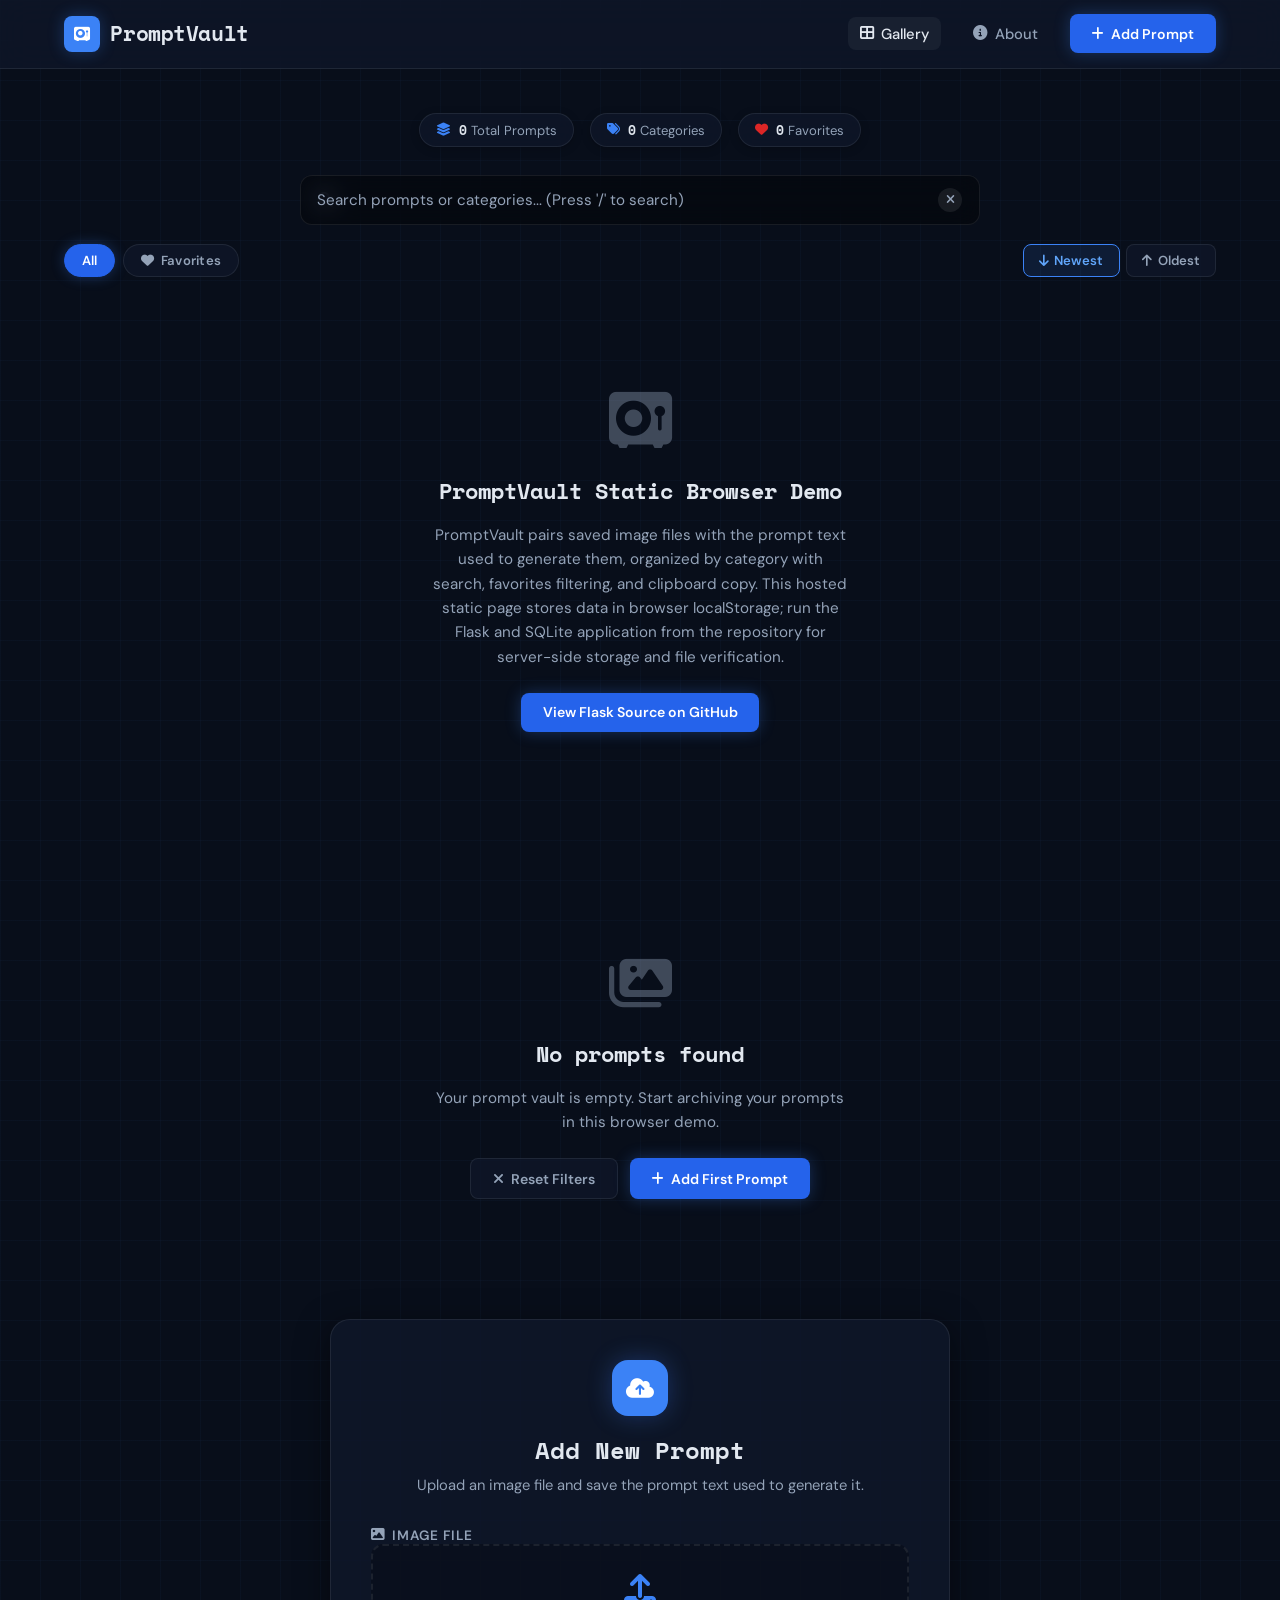
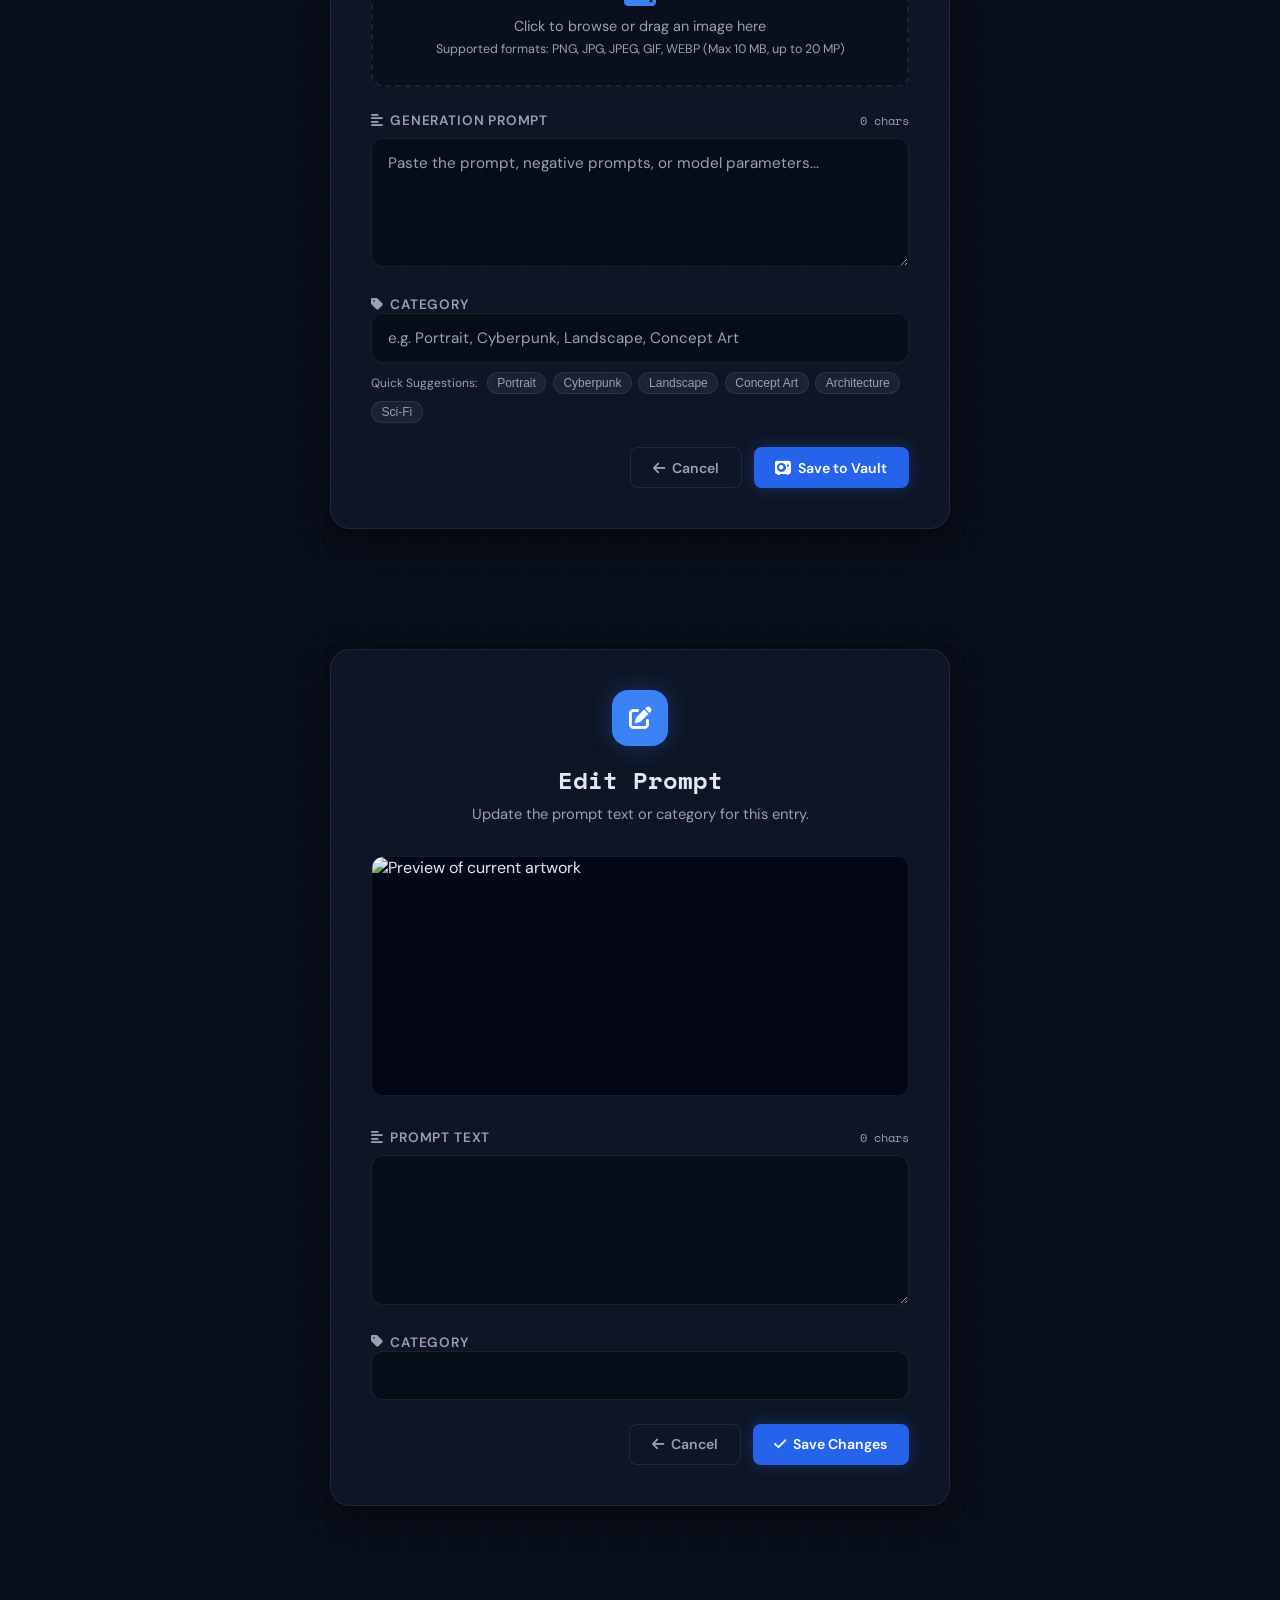
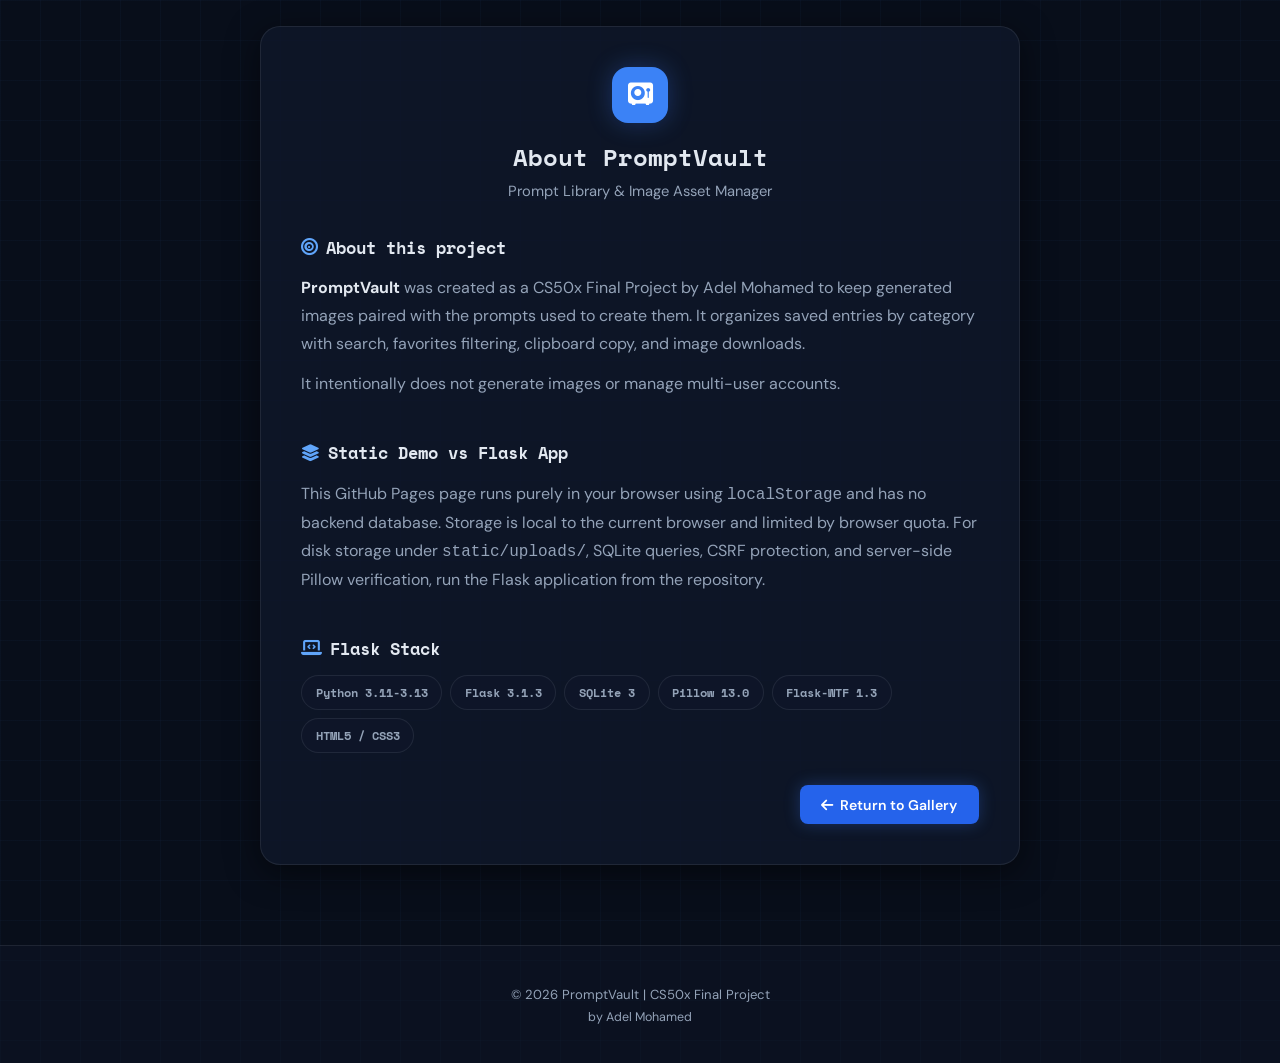
==== commit bdee97b9: "fix: add mobile nav toggle, focus-trapped modal controller, and sitemap lastmod Add an aria-expanded" ====
--- a/index.html
+++ b/index.html
@@ -67,19 +67,27 @@
 <body>
     <a href="#main-content" class="skip-link">Skip to main content</a>
 
-    <header role="banner">
-        <a href="#gallery" class="logo" aria-label="PromptVault Home" data-nav="gallery">
+    <header>
+        <a href="#gallery" class="logo" data-nav="gallery">
             <span class="logo-icon" aria-hidden="true"><i class="fas fa-vault"></i></span>
             PromptVault
         </a>
-        <nav aria-label="Main Navigation">
+        <button type="button"
+                class="nav-toggle"
+                id="navToggle"
+                aria-expanded="false"
+                aria-controls="mainNav"
+                aria-label="Toggle navigation menu">
+            <i class="fas fa-bars" aria-hidden="true"></i>
+        </button>
+        <nav id="mainNav" class="main-nav" aria-label="Main">
             <a href="#gallery" id="navGallery" class="nav-link active" aria-current="page" data-nav="gallery">
                 <i class="fas fa-th-large" aria-hidden="true"></i> Gallery
             </a>
             <a href="#about" id="navAbout" class="nav-link" data-nav="about">
                 <i class="fas fa-info-circle" aria-hidden="true"></i> About
             </a>
-            <a href="#add" class="btn btn-primary" aria-label="Add new prompt" data-nav="add">
+            <a href="#add" class="btn btn-primary" data-nav="add">
                 <i class="fas fa-plus" aria-hidden="true"></i> Add Prompt
             </a>
         </nav>
@@ -87,7 +95,7 @@
 
     <div id="flashContainer" class="flash-container" role="region" aria-label="Notifications" hidden></div>
 
-    <main id="main-content" role="main">
+    <main id="main-content">
         <div id="viewGallery">
             <h1 class="sr-only">PromptVault Gallery Browser Demo</h1>
 
@@ -112,7 +120,10 @@
                         <i class="fas fa-search search-icon" aria-hidden="true"></i>
                         <input type="text"
                                id="searchInput"
+                               dir="auto"
                                placeholder="Search prompts or categories... (Press '/' to search)"
+                               data-placeholder-desktop="Search prompts or categories... (Press '/' to search)"
+                               data-placeholder-mobile="Search prompts..."
                                autocomplete="off"
                                aria-label="Search prompts and categories">
                         <a href="#clear"
@@ -130,17 +141,16 @@
                     <nav class="filter-group" aria-label="Category filters">
                         <ul class="filter-list" id="filterGroup"></ul>
                     </nav>
-                    <div class="sort-group" aria-label="Sort Options">
+                    <div class="sort-group" role="group" aria-label="Sort order">
                         <a href="#newest"
                            id="sortNewest"
                            class="sort-btn active"
-                           aria-label="Sort by newest first">
+                           aria-current="true">
                             <i class="fas fa-arrow-down" aria-hidden="true"></i> Newest
                         </a>
                         <a href="#oldest"
                            id="sortOldest"
-                           class="sort-btn"
-                           aria-label="Sort by oldest first">
+                           class="sort-btn">
                             <i class="fas fa-arrow-up" aria-hidden="true"></i> Oldest
                         </a>
                     </div>
@@ -220,6 +230,7 @@
                             <span id="addCharCounter" class="char-counter">0 chars</span>
                         </div>
                         <textarea id="prompt_text"
+                                  dir="auto"
                                   rows="5"
                                   placeholder="Paste the prompt, negative prompts, or model parameters..."
                                   required
@@ -232,6 +243,7 @@
                         </label>
                         <input type="text"
                                id="category"
+                               dir="auto"
                                placeholder="e.g. Portrait, Cyberpunk, Landscape, Concept Art"
                                maxlength="30"
                                required>
@@ -280,6 +292,7 @@
                             <span id="editCharCounter" class="char-counter">0 chars</span>
                         </div>
                         <textarea id="edit_prompt_text"
+                                  dir="auto"
                                   rows="6"
                                   required
                                   aria-describedby="editCharCounter"></textarea>
@@ -291,6 +304,7 @@
                         </label>
                         <input type="text"
                                id="edit_category"
+                               dir="auto"
                                maxlength="30"
                                required>
                     </div>
@@ -371,10 +385,10 @@
                         <img id="modalImage" src="" alt="Selected artwork">
                     </div>
                     <div class="modal-info-col">
-                        <span id="modalCategory" class="category-badge"></span>
+                        <span id="modalCategory" class="category-badge" dir="auto"></span>
                         <h2 id="modalTitle" class="modal-heading">Prompt Specification</h2>
                         <div class="modal-prompt-box">
-                            <p id="modalPromptText"></p>
+                            <p id="modalPromptText" dir="auto"></p>
                         </div>
                         <div class="modal-details-meta">
                             <span id="modalDate" class="timestamp"><i class="fas fa-calendar-alt" aria-hidden="true"></i> <span id="modalDateText"></span></span>
@@ -396,7 +410,7 @@
 
     <div id="toastNotification" class="toast-notification" role="status" aria-live="polite"></div>
 
-    <footer role="contentinfo">
+    <footer>
         <div class="footer-content">
             <p>&copy; 2026 PromptVault | CS50x Final Project</p>
             <p class="footer-subtitle">by Adel Mohamed</p>
--- a/static/styles.css
+++ b/static/styles.css
@@ -137,6 +137,25 @@
     gap: 1.25rem;
 }
 
+.nav-toggle {
+    display: none;
+    width: 40px;
+    height: 40px;
+    border-radius: var(--radius-sm);
+    background: rgba(255, 255, 255, 0.06);
+    border: 1px solid var(--glass-border);
+    color: var(--text);
+    font-size: 1.05rem;
+    cursor: pointer;
+    place-items: center;
+    transition: var(--transition);
+}
+
+.nav-toggle:hover {
+    background: rgba(255, 255, 255, 0.14);
+    border-color: rgba(255, 255, 255, 0.22);
+}
+
 .nav-link {
     color: var(--text-muted);
     text-decoration: none;
@@ -394,7 +413,72 @@
     display: grid;
     grid-template-columns: repeat(auto-fill, minmax(300px, 1fr));
     gap: 1.75rem;
-    padding: 0 5% 5rem;
+    padding: 0 5% 3.5rem;
+}
+
+/* ---------- Pagination ---------- */
+.pagination {
+    display: flex;
+    justify-content: center;
+    align-items: center;
+    gap: 0.75rem;
+    flex-wrap: wrap;
+    padding: 0 5% 4rem;
+}
+
+.page-numbers {
+    display: flex;
+    align-items: center;
+    gap: 0.4rem;
+    list-style: none;
+}
+
+.page-btn,
+.page-num {
+    display: inline-flex;
+    align-items: center;
+    justify-content: center;
+    gap: 0.4rem;
+    min-width: 38px;
+    height: 38px;
+    padding: 0 0.85rem;
+    border-radius: var(--radius-sm);
+    font-size: 0.84rem;
+    font-weight: 600;
+    text-decoration: none;
+    color: var(--text-muted);
+    background: var(--glass);
+    border: 1px solid var(--glass-border);
+    transition: var(--transition);
+}
+
+.page-num {
+    padding: 0 0.55rem;
+    font-family: 'Space Mono', monospace;
+}
+
+a.page-btn:hover,
+a.page-num:hover {
+    color: var(--text);
+    border-color: rgba(255, 255, 255, 0.22);
+    transform: translateY(-1px);
+}
+
+.page-num.active {
+    background: var(--accent-btn);
+    border-color: var(--accent-btn);
+    color: white;
+    box-shadow: 0 0 14px var(--accent-glow);
+}
+
+.page-btn.disabled {
+    opacity: 0.45;
+    cursor: default;
+}
+
+.page-ellipsis {
+    color: var(--text-muted);
+    padding: 0 0.25rem;
 }
 
 /* ---------- Card ---------- */
@@ -583,6 +667,13 @@
     flex-grow: 1;
 }
 
+/* Generated quotes with bidi isolation keep opening/closing quotes at paragraph edges for RTL text. */
+.prompt-text::before,
+.prompt-text::after {
+    content: '"';
+    unicode-bidi: isolate;
+}
+
 .card-footer {
     display: flex;
     justify-content: space-between;
@@ -664,7 +755,7 @@
     width: 36px;
     height: 36px;
     border-radius: 50%;
-    background: rgba(255, 255, 255, 0.1);
+    background: rgba(15, 23, 42, 0.85);
     border: 1px solid var(--glass-border);
     color: var(--text);
     cursor: pointer;
@@ -701,11 +792,17 @@
     object-fit: contain;
 }
 
+/* Right padding reserves a clear gutter for the top-right close button. */
 .modal-info-col {
-    padding: 2.25rem 2rem 2rem 0;
+    padding: 2.25rem 3.75rem 2rem 0;
     display: flex;
     flex-direction: column;
     gap: 1rem;
+}
+
+.modal-info-col .category-badge {
+    align-self: flex-start;
+    max-width: 100%;
 }
 
 .modal-heading {
@@ -1266,18 +1363,34 @@
 
 /* ---------- Responsive Layout ---------- */
 @media (max-width: 768px) {
-    header { padding: 0.85rem 4%; }
+    header {
+        padding: 0.85rem 4%;
+        flex-wrap: wrap;
+        row-gap: 0.75rem;
+    }
     .logo { font-size: 1.15rem; }
-    nav { gap: 0.75rem; }
-    .nav-link { display: none; }
+    .nav-toggle { display: inline-grid; }
+    .main-nav {
+        display: none;
+        width: 100%;
+        flex-direction: column;
+        align-items: stretch;
+        gap: 0.5rem;
+        padding-top: 0.75rem;
+        border-top: 1px solid var(--glass-border);
+    }
+    .main-nav.open { display: flex; }
+    .main-nav .nav-link { padding: 0.6rem 0.85rem; }
+    .main-nav .btn { justify-content: center; }
     .toolbar { padding: 1rem 4%; }
-    .gallery { padding: 0 4% 3rem; gap: 1.2rem; }
+    .gallery { padding: 0 4% 2.5rem; gap: 1.2rem; }
+    .pagination { padding: 0 4% 3rem; }
     .form-card { padding: 1.75rem 1.25rem; }
     .about-features { grid-template-columns: 1fr; }
     .form-actions { flex-direction: column; }
     .form-actions .btn { width: 100%; justify-content: center; }
     .modal-grid { grid-template-columns: 1fr; }
-    .modal-info-col { padding: 1.5rem; }
+    .modal-info-col { padding: 1.5rem 3.5rem 1.5rem 1.5rem; }
     .modal-image-col { max-height: 300px; }
 }
 
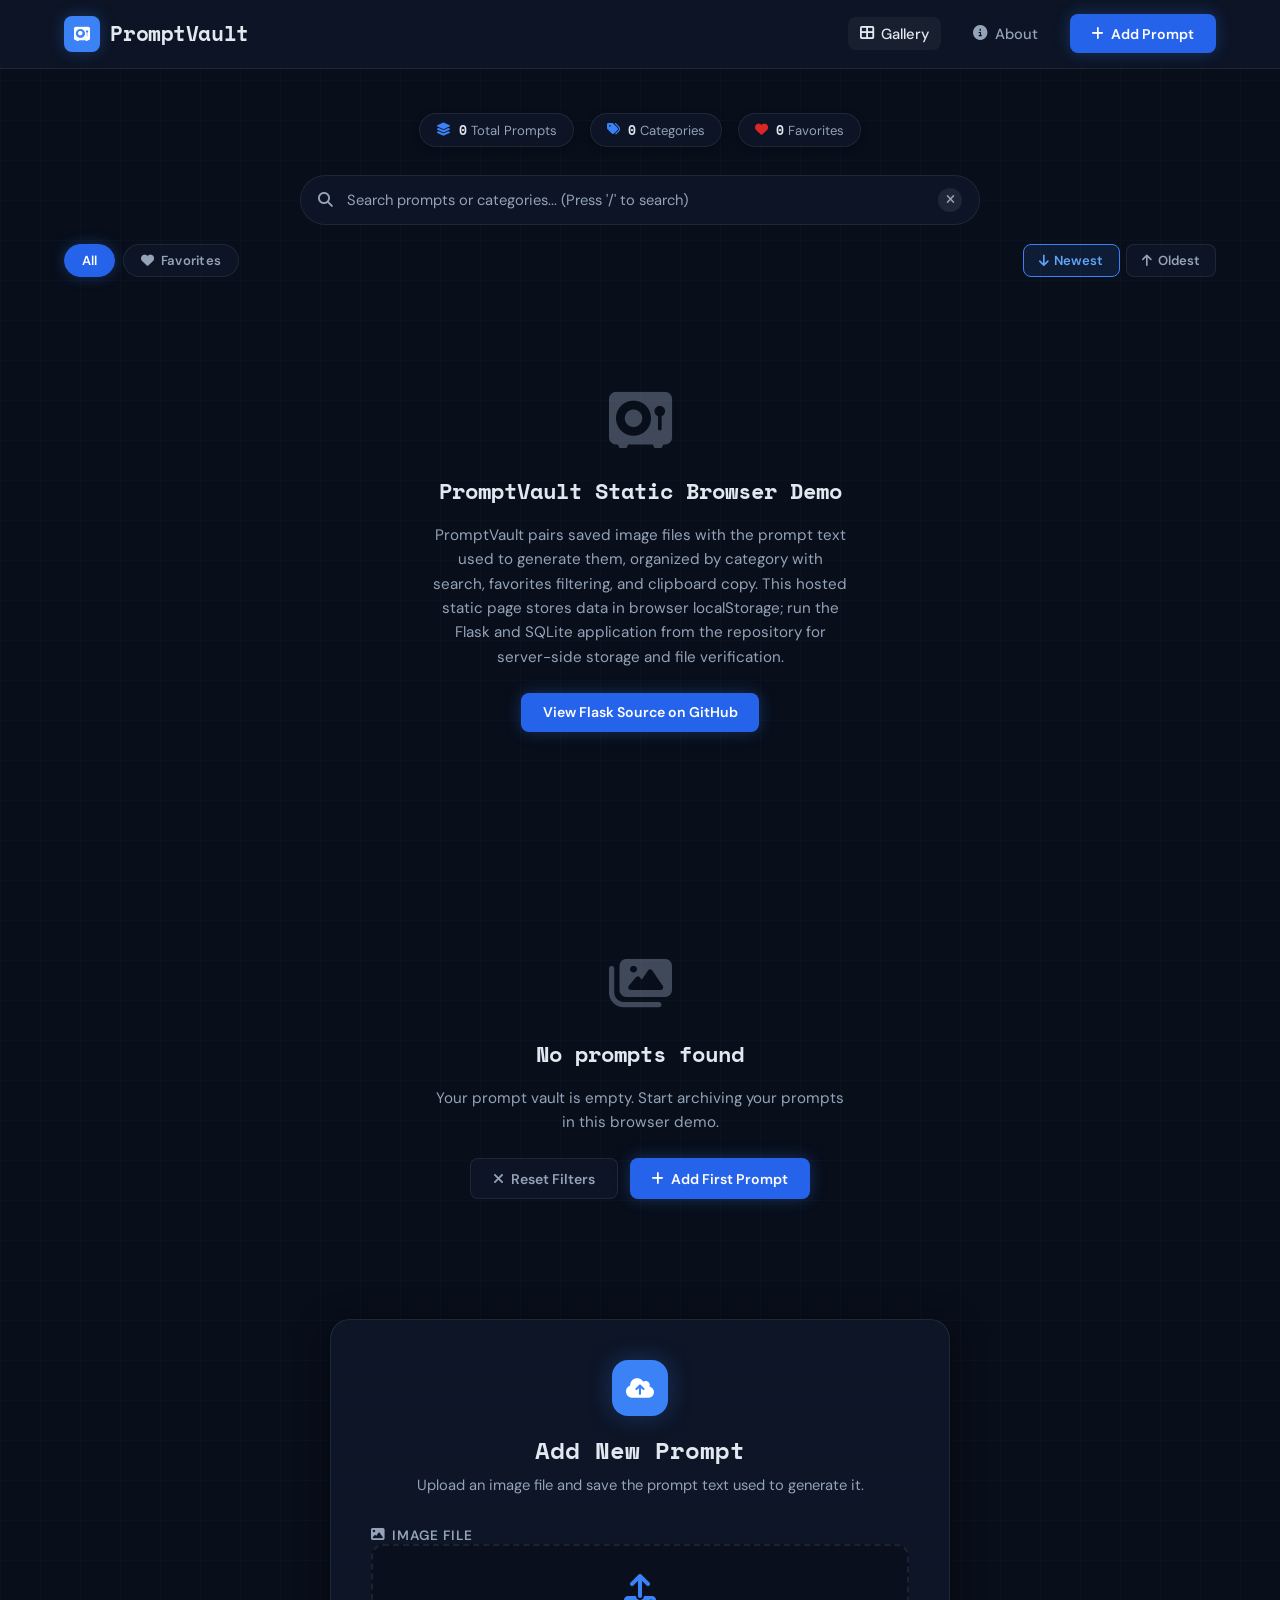
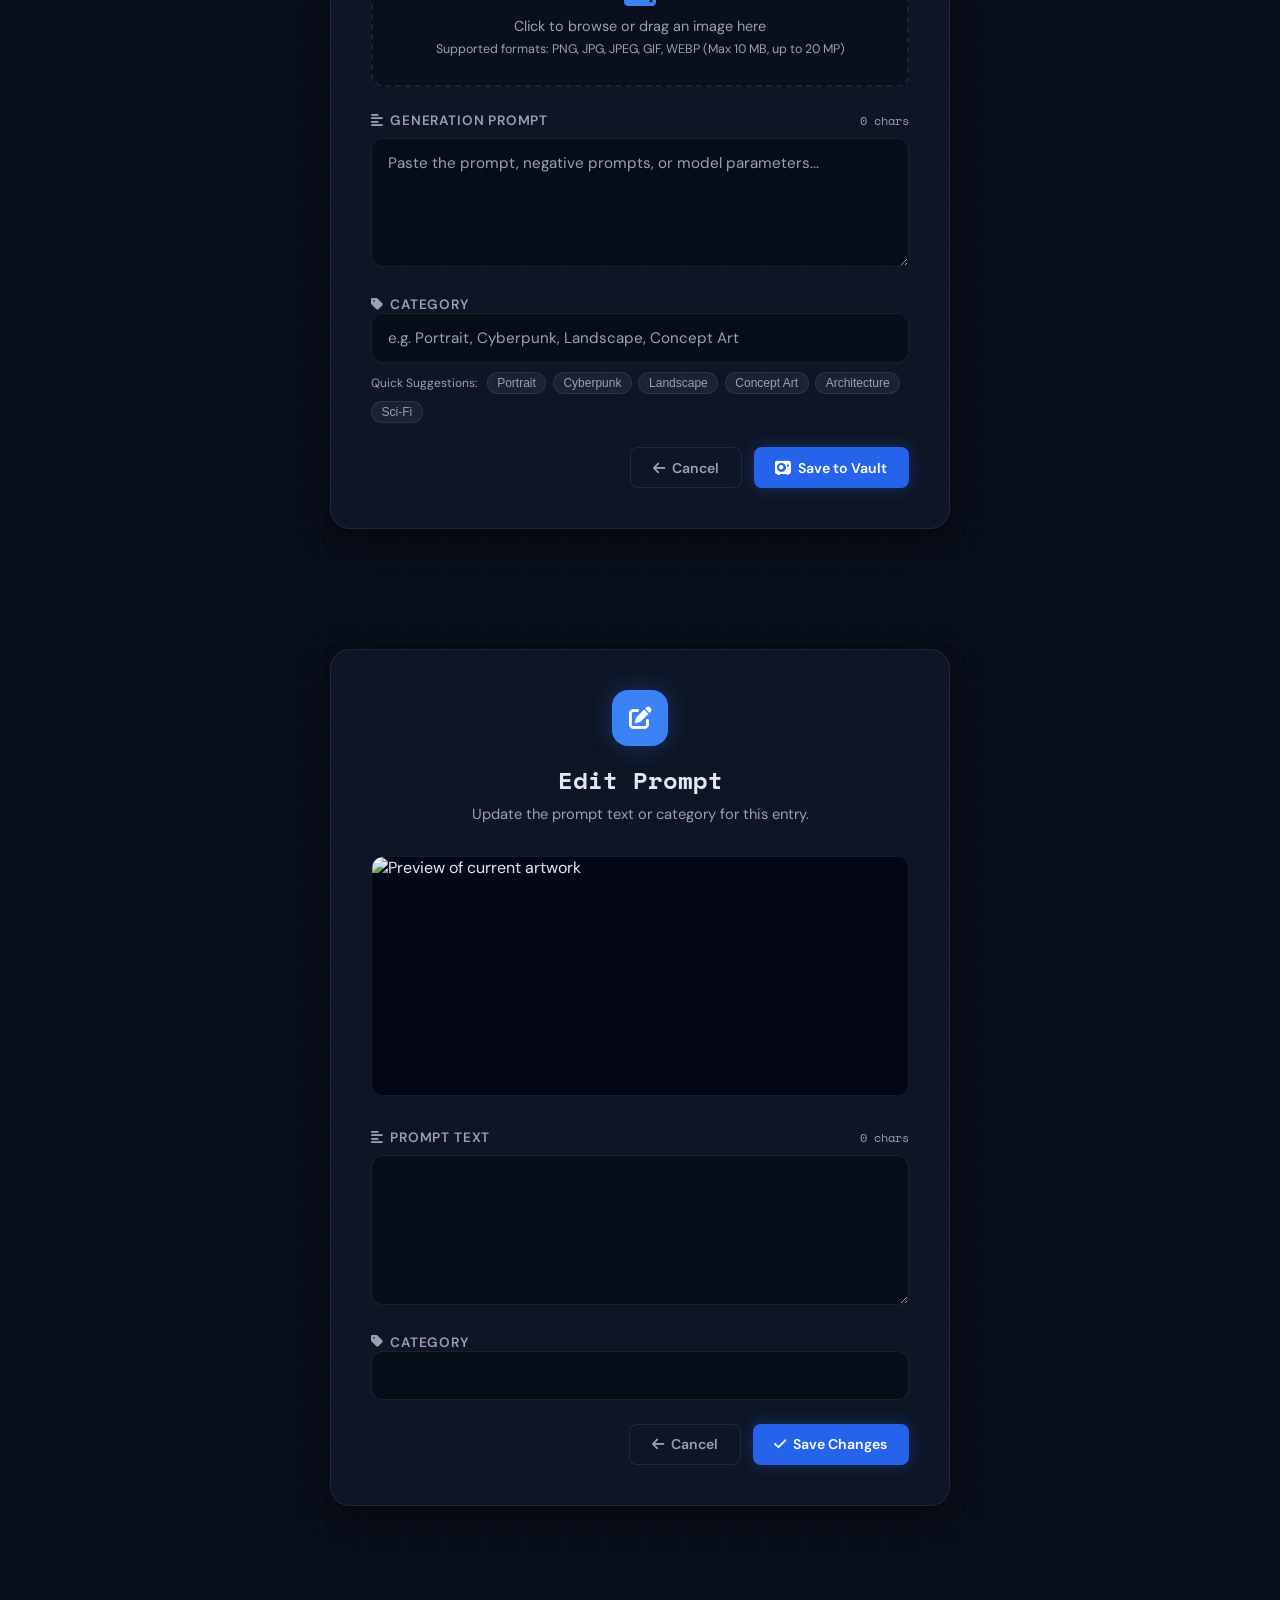
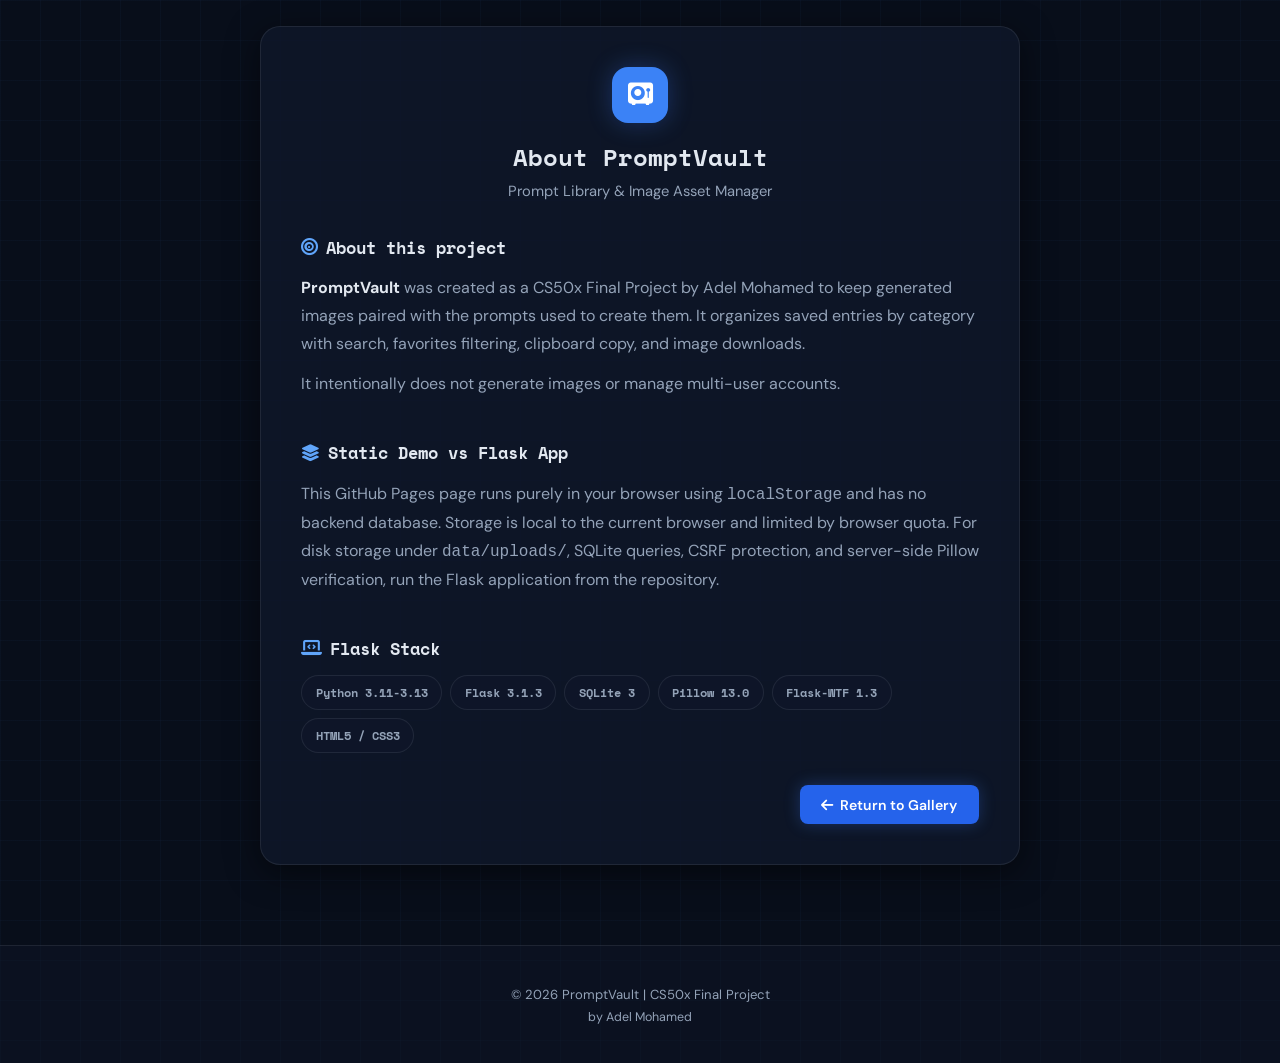
==== commit 7f7691d5: "docs: bullet README architecture, align upload paths, and simplify CHANGELOG Split README Architectu" ====
--- a/index.html
+++ b/index.html
@@ -348,7 +348,7 @@
                         <p>
                             This GitHub Pages page runs purely in your browser using <code>localStorage</code>
                             and has no backend database. Storage is local to the current browser and limited
-                            by browser quota. For disk storage under <code>static/uploads/</code>, SQLite
+                            by browser quota. For disk storage under <code>data/uploads/</code>, SQLite
                             queries, CSRF protection, and server-side Pillow verification, run the Flask
                             application from the repository.
                         </p>
--- a/static/styles.css
+++ b/static/styles.css
@@ -270,7 +270,7 @@
     margin: 0 auto;
 }
 
-.search-box input {
+.search-box input[type="text"] {
     width: 100%;
     padding: 0.85rem 3rem 0.85rem 2.85rem;
     background: var(--glass);
@@ -282,7 +282,7 @@
     transition: var(--transition);
 }
 
-.search-box input:focus {
+.search-box input[type="text"]:focus {
     outline: none;
     border-color: var(--accent);
     box-shadow: 0 0 0 3px var(--accent-glow), 0 8px 24px rgba(0, 0, 0, 0.4);
@@ -292,6 +292,7 @@
 .search-icon {
     position: absolute;
     left: 1.1rem;
+    z-index: 1;
     color: var(--text-muted);
     font-size: 0.95rem;
     pointer-events: none;
@@ -722,12 +723,13 @@
     padding: 1.5rem;
     opacity: 0;
     visibility: hidden;
-    transition: opacity 0.25s ease, visibility 0.25s ease;
+    transition: opacity 0.25s ease, visibility 0s linear 0.25s;
 }
 
 .modal-overlay.active {
     opacity: 1;
     visibility: visible;
+    transition: opacity 0.25s ease, visibility 0s linear 0s;
 }
 
 .modal-card {
@@ -762,7 +764,8 @@
     display: grid;
     place-items: center;
     font-size: 1rem;
-    transition: var(--transition);
+    /* Avoid transition: all so inherited visibility changes do not block modal focus(). */
+    transition: background-color 0.25s ease, color 0.25s ease, border-color 0.25s ease, transform 0.25s ease;
     z-index: 10;
 }
 
@@ -911,7 +914,7 @@
     text-decoration: none;
     border: none;
     cursor: pointer;
-    transition: var(--transition);
+    transition: background-color 0.25s ease, color 0.25s ease, border-color 0.25s ease, box-shadow 0.25s ease, transform 0.25s ease;
     font-family: 'DM Sans', sans-serif;
 }
 
